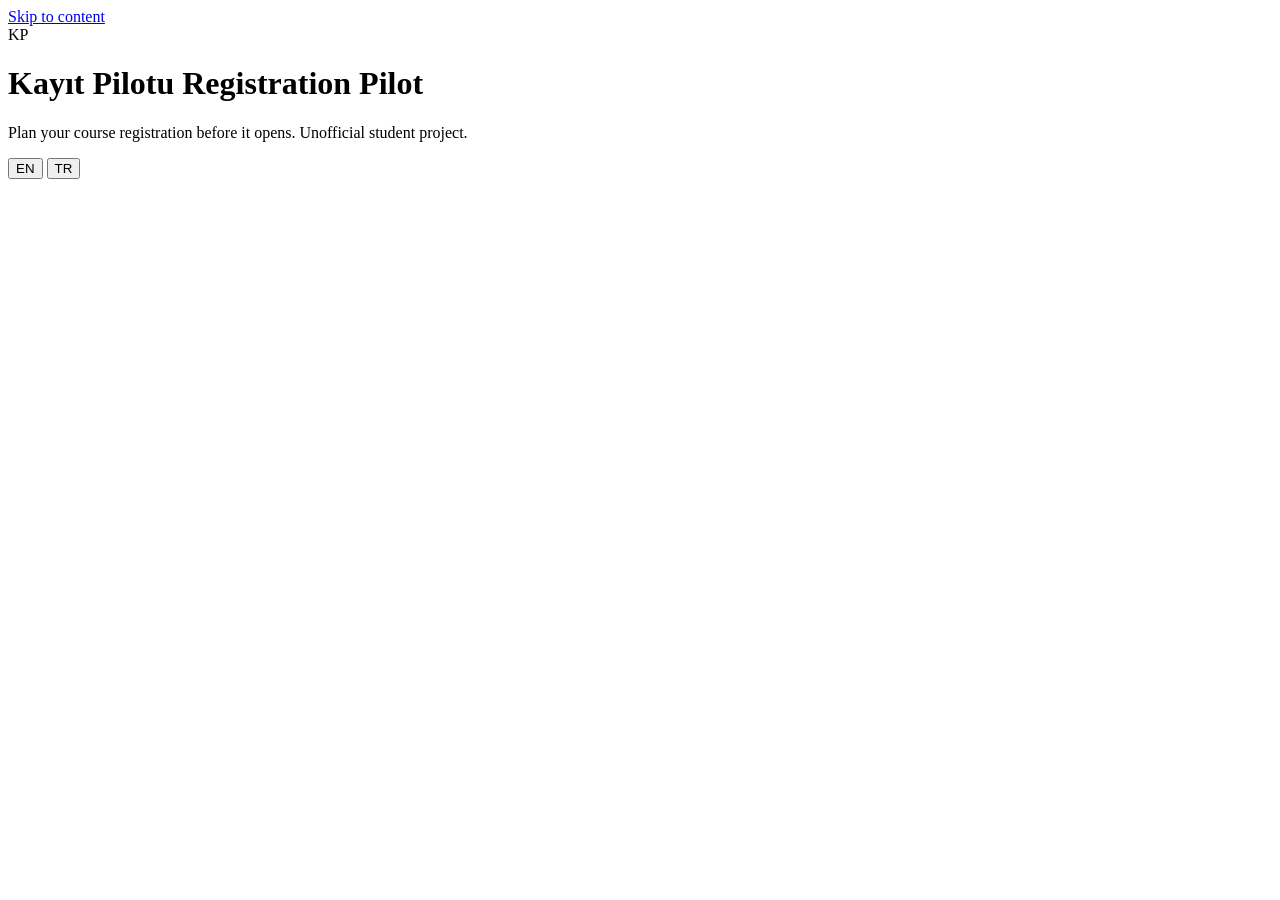
==== index.html @ 584e3a76 "Add files via upload" ====
<!doctype html>
<html lang="en">
<head>
  <meta charset="utf-8">
  <meta name="viewport" content="width=device-width, initial-scale=1">
  <meta name="color-scheme" content="light dark">
  <meta name="description" content="Kayıt Pilotu / Registration Pilot: an unofficial pre-registration planner for course registration.">
  <title>Kayıt Pilotu — Registration Pilot</title>
  <link rel="stylesheet" href="css/style.css">
</head>
<body>
  <a class="skip" id="skip" href="#main" data-act="skip">Skip to content</a>

  <header class="top">
    <div class="wrap top-in">
      <div class="brand">
        <span class="logo" aria-hidden="true">KP</span>
        <div>
          <h1>Kayıt Pilotu <span class="brand-sub">Registration Pilot</span></h1>
          <p id="tagline" class="tagline">Plan your course registration before it opens. Unofficial student project.</p>
        </div>
      </div>
      <div class="lang" id="langgroup" role="group" aria-label="Language">
        <button type="button" data-act="lang" data-lang="en" id="lang-en" aria-pressed="true" lang="en">EN</button>
        <button type="button" data-act="lang" data-lang="tr" id="lang-tr" aria-pressed="false" lang="tr">TR</button>
      </div>
    </div>
    <nav class="steps" id="steps" aria-label="Steps">
      <div class="wrap steps-in" id="nav"></div>
    </nav>
  </header>

  <div id="ectsbar" class="ectsbar" hidden></div>

  <main id="main" class="wrap" tabindex="-1">
    <noscript><p class="card">This planner needs JavaScript. / Bu planlayıcı JavaScript gerektirir.</p></noscript>
  </main>

  <footer class="foot">
    <div class="wrap"><p id="foot"></p></div>
  </footer>

  <div id="live" class="sr" aria-live="polite"></div>

  <script type="module" src="js/app.js"></script>
</body>
</html>
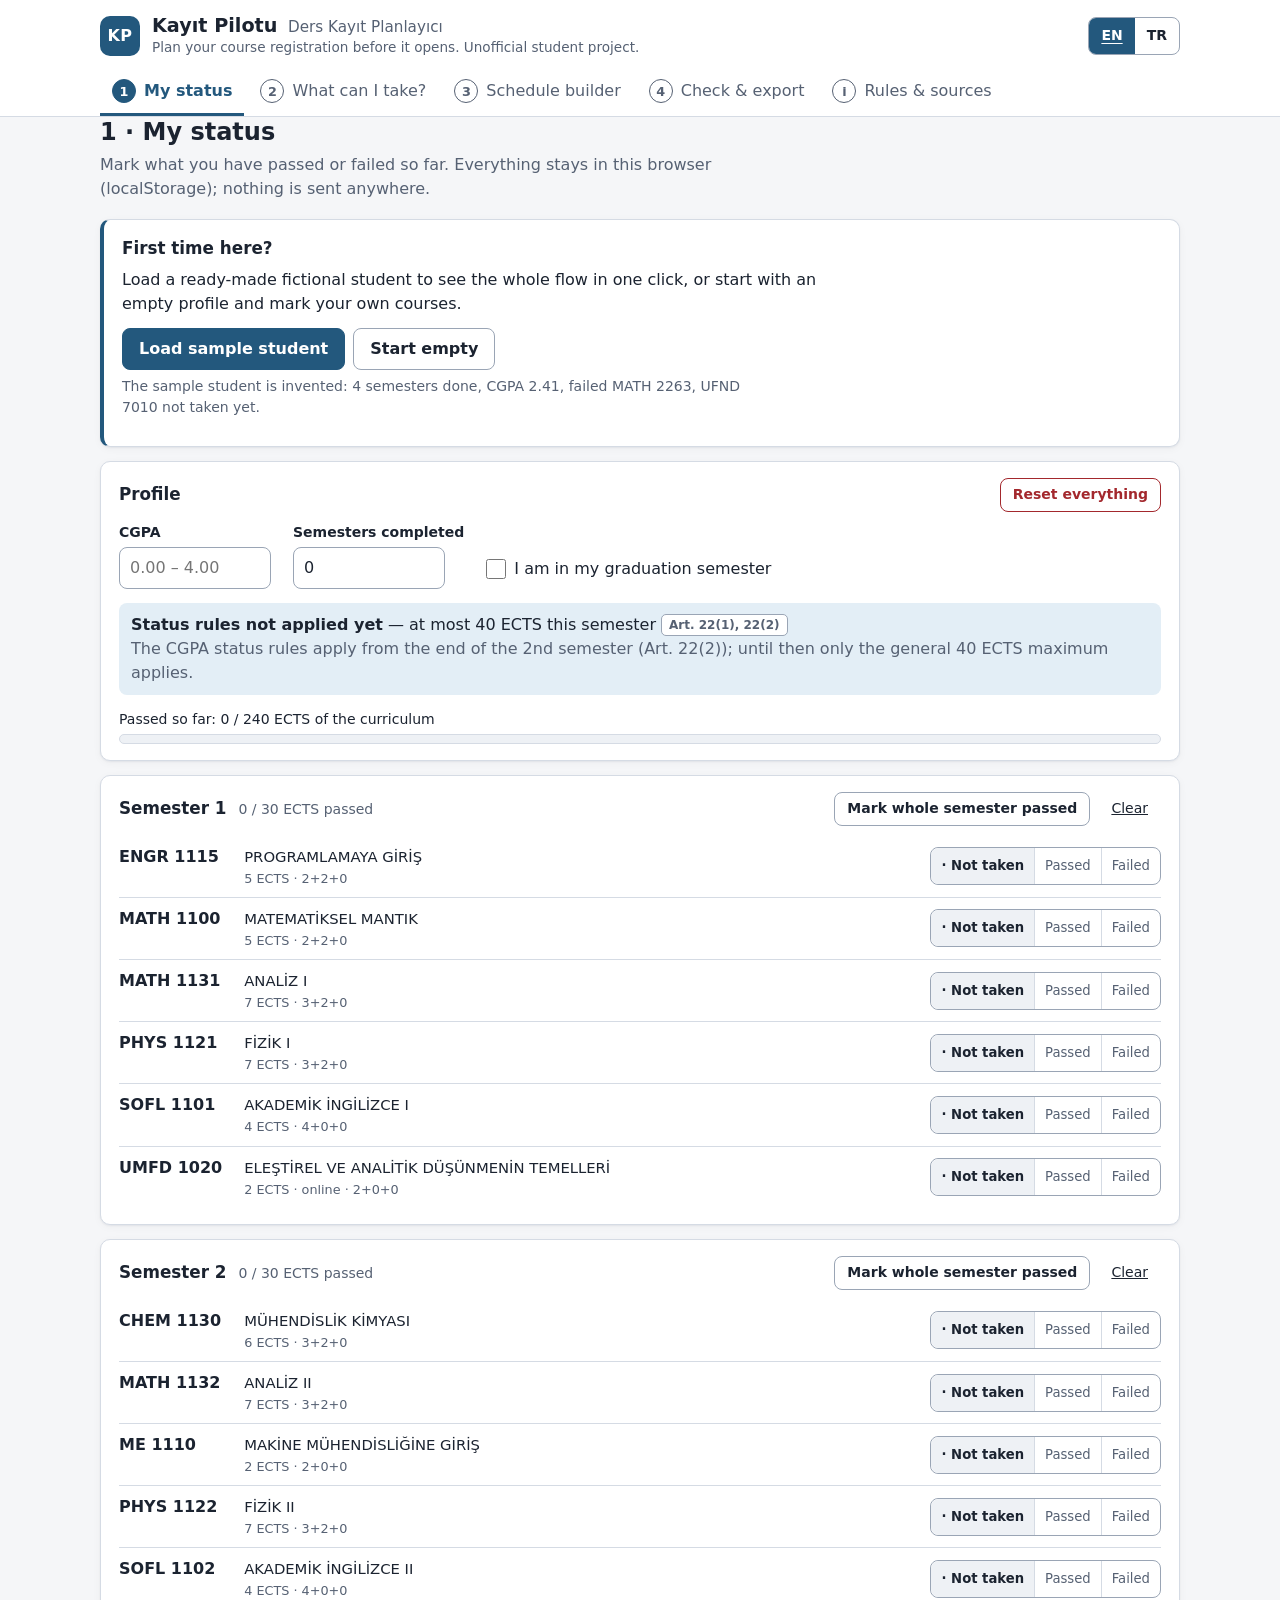
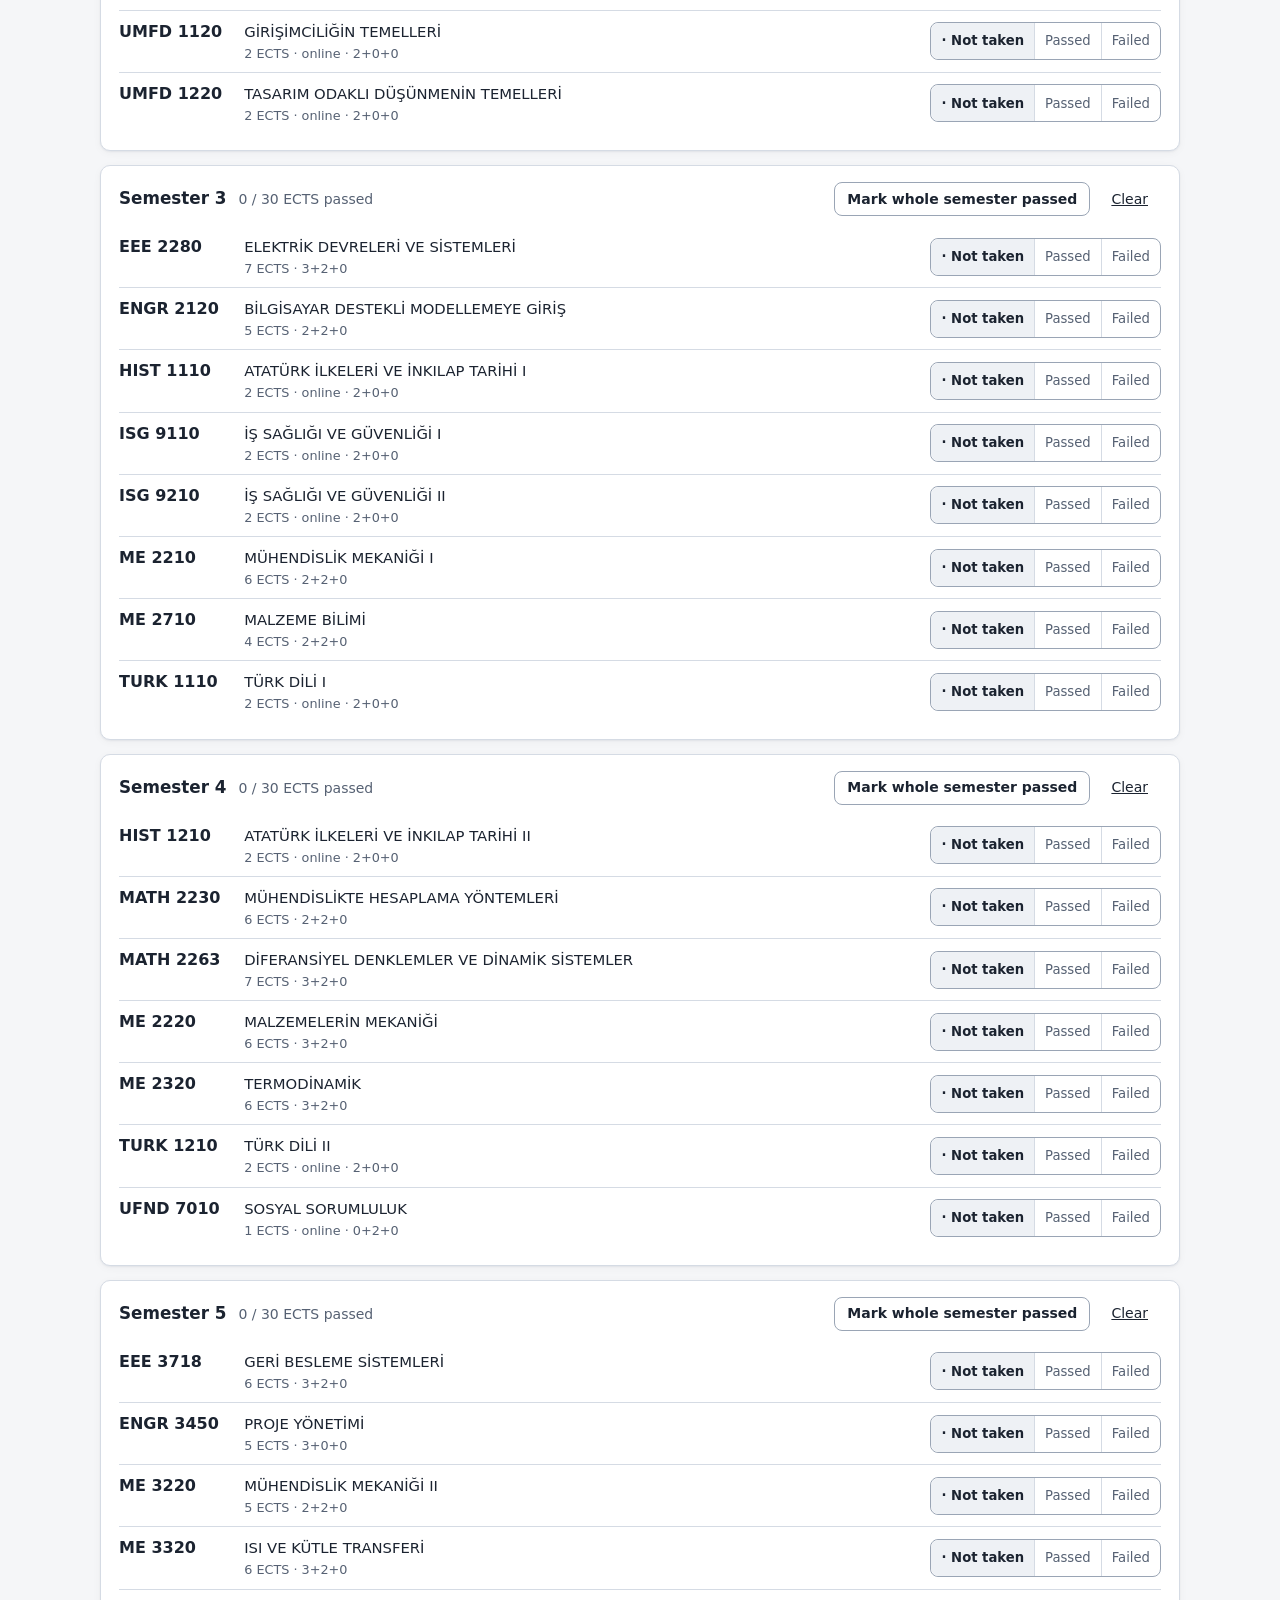
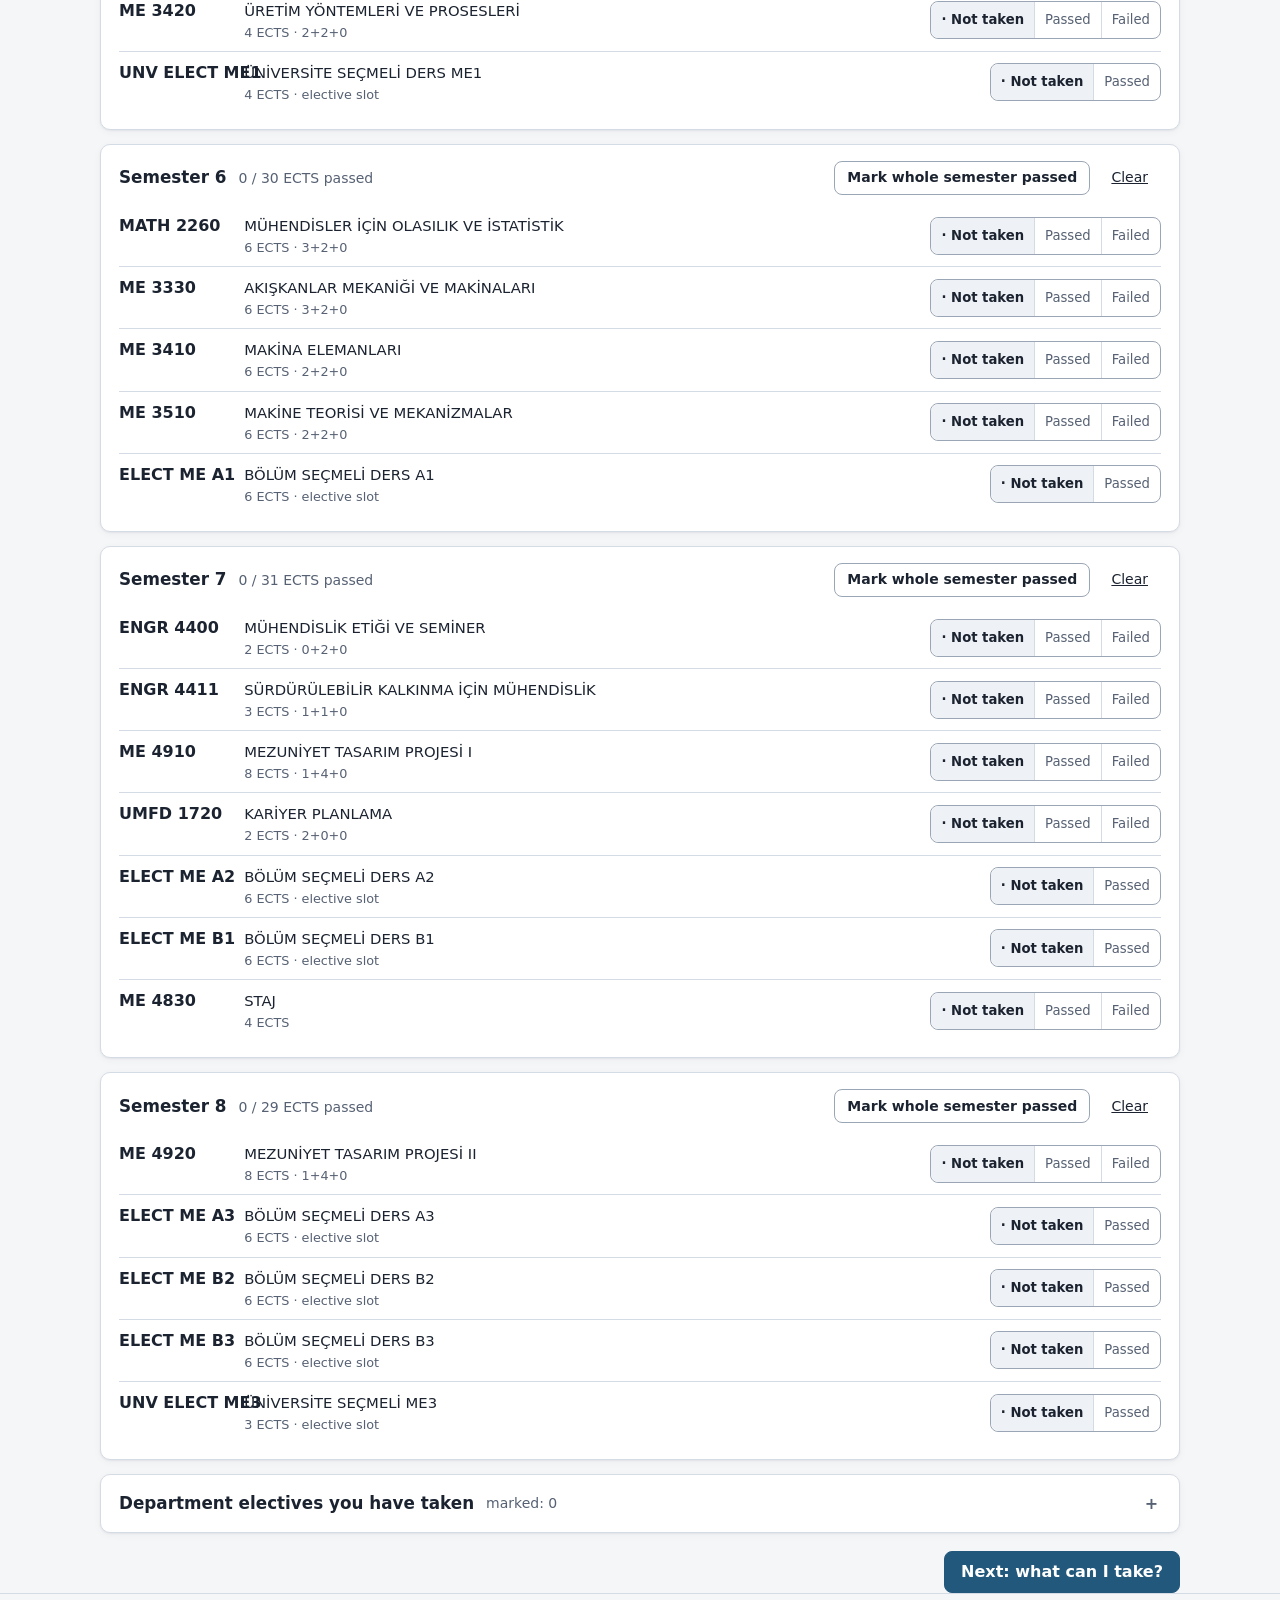
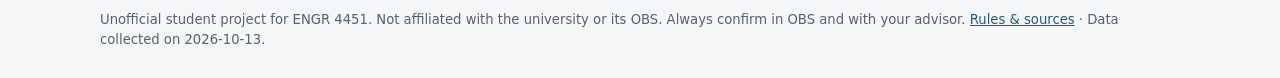
==== commit 8720034e: "Add files via upload" ====
--- a/index.html
+++ b/index.html
@@ -1,31 +1,31 @@
 <!doctype html>
-<html lang="en">
+<html lang="tr">
 <head>
   <meta charset="utf-8">
   <meta name="viewport" content="width=device-width, initial-scale=1">
   <meta name="color-scheme" content="light dark">
-  <meta name="description" content="Kayıt Pilotu / Registration Pilot: an unofficial pre-registration planner for course registration.">
-  <title>Kayıt Pilotu — Registration Pilot</title>
+  <meta name="description" content="Kayıt Pilotu: ders kaydı açılmadan önce plan yapmanı sağlayan, resmi olmayan bir ön kayıt planlayıcısı.">
+  <title>Kayıt Pilotu — Ders Kayıt Planlayıcı</title>
   <link rel="stylesheet" href="css/style.css">
 </head>
 <body>
-  <a class="skip" id="skip" href="#main" data-act="skip">Skip to content</a>
+  <a class="skip" id="skip" href="#main" data-act="skip">İçeriğe geç</a>
 
   <header class="top">
     <div class="wrap top-in">
       <div class="brand">
         <span class="logo" aria-hidden="true">KP</span>
         <div>
-          <h1>Kayıt Pilotu <span class="brand-sub">Registration Pilot</span></h1>
-          <p id="tagline" class="tagline">Plan your course registration before it opens. Unofficial student project.</p>
+          <h1>Kayıt Pilotu <span class="brand-sub">Ders Kayıt Planlayıcı</span></h1>
+          <p id="tagline" class="tagline">Ders kaydın açılmadan önce planını yap. Resmi olmayan bir öğrenci projesi.</p>
         </div>
       </div>
-      <div class="lang" id="langgroup" role="group" aria-label="Language">
-        <button type="button" data-act="lang" data-lang="en" id="lang-en" aria-pressed="true" lang="en">EN</button>
-        <button type="button" data-act="lang" data-lang="tr" id="lang-tr" aria-pressed="false" lang="tr">TR</button>
+      <div class="lang" id="langgroup" role="group" aria-label="Dil">
+        <button type="button" data-act="lang" data-lang="en" id="lang-en" aria-pressed="false" lang="en">EN</button>
+        <button type="button" data-act="lang" data-lang="tr" id="lang-tr" aria-pressed="true" lang="tr">TR</button>
       </div>
     </div>
-    <nav class="steps" id="steps" aria-label="Steps">
+    <nav class="steps" id="steps" aria-label="Adımlar">
       <div class="wrap steps-in" id="nav"></div>
     </nav>
   </header>
@@ -33,7 +33,7 @@
   <div id="ectsbar" class="ectsbar" hidden></div>
 
   <main id="main" class="wrap" tabindex="-1">
-    <noscript><p class="card">This planner needs JavaScript. / Bu planlayıcı JavaScript gerektirir.</p></noscript>
+    <noscript><p class="card">Bu planlayıcı JavaScript gerektirir.</p></noscript>
   </main>
 
   <footer class="foot">
--- a/css/style.css
+++ b/css/style.css
@@ -0,0 +1,481 @@
+/* Kayıt Pilotu — calm, readable, light and dark. No external resources. */
+
+:root {
+  --bg: #f5f6f8;
+  --surface: #ffffff;
+  --surface-2: #eef1f5;
+  --text: #1b2330;
+  --muted: #566173;
+  --line: #d5dbe4;
+  --line-strong: #9aa5b5;
+  --accent: #23587d;
+  --accent-text: #ffffff;
+  --accent-soft: #e3eef6;
+  --ok: #1d6b45;
+  --ok-soft: #e2f3ea;
+  --bad: #a3282d;
+  --bad-soft: #fbe6e6;
+  --warn: #7a5200;
+  --warn-soft: #fbf0d4;
+  --focus: #b3470a;
+  --blk-l: 92%;
+  --blk-s: 62%;
+  --blk-text-l: 20%;
+  --blk-edge-l: 40%;
+  --shadow: 0 1px 2px rgba(20, 30, 50, 0.06), 0 2px 8px rgba(20, 30, 50, 0.04);
+  --radius: 10px;
+}
+
+@media (prefers-color-scheme: dark) {
+  :root {
+    --bg: #12161c;
+    --surface: #1a2029;
+    --surface-2: #232b36;
+    --text: #e7ebf1;
+    --muted: #a3aebd;
+    --line: #313b49;
+    --line-strong: #5d6a7c;
+    --accent: #8cc1e6;
+    --accent-text: #0d1a24;
+    --accent-soft: #1d3345;
+    --ok: #7fd3a4;
+    --ok-soft: #173326;
+    --bad: #f29a9a;
+    --bad-soft: #3d1c1e;
+    --warn: #ecc46a;
+    --warn-soft: #3a2e12;
+    --focus: #ffb36b;
+    --blk-l: 24%;
+    --blk-s: 38%;
+    --blk-text-l: 92%;
+    --blk-edge-l: 66%;
+    --shadow: none;
+  }
+}
+
+* { box-sizing: border-box; }
+
+html { -webkit-text-size-adjust: 100%; }
+
+body {
+  margin: 0;
+  background: var(--bg);
+  color: var(--text);
+  font: 16px/1.5 system-ui, -apple-system, "Segoe UI", Roboto, "Helvetica Neue", Arial, sans-serif;
+}
+
+h1, h2, h3, h4, p, ul, fieldset { margin: 0; padding: 0; }
+ul { list-style: none; }
+fieldset { border: 0; min-width: 0; }
+a { color: var(--accent); }
+button, input, select, textarea { font: inherit; color: inherit; }
+
+:focus-visible {
+  outline: 3px solid var(--focus);
+  outline-offset: 2px;
+  border-radius: 4px;
+}
+#main:focus, #view-title:focus { outline: none; }
+
+.sr {
+  position: absolute;
+  width: 1px;
+  height: 1px;
+  margin: -1px;
+  padding: 0;
+  overflow: hidden;
+  clip: rect(0 0 0 0);
+  clip-path: inset(50%);
+  white-space: nowrap;
+  border: 0;
+}
+
+.wrap { max-width: 1120px; margin: 0 auto; padding: 0 20px; }
+.muted { color: var(--muted); }
+.small { font-size: 0.875rem; }
+.center { text-align: center; }
+.print-only { display: none; }
+
+.skip {
+  position: absolute;
+  left: 8px;
+  top: -60px;
+  z-index: 20;
+  background: var(--accent);
+  color: var(--accent-text);
+  padding: 8px 14px;
+  border-radius: 6px;
+}
+.skip:focus { top: 8px; }
+
+/* ---------- Header ---------- */
+.top { background: var(--surface); border-bottom: 1px solid var(--line); }
+.top-in { display: flex; align-items: center; justify-content: space-between; gap: 16px; padding-top: 14px; padding-bottom: 12px; }
+.brand { display: flex; align-items: center; gap: 12px; min-width: 0; }
+.logo {
+  flex: none;
+  width: 40px;
+  height: 40px;
+  border-radius: 10px;
+  display: grid;
+  place-items: center;
+  background: var(--accent);
+  color: var(--accent-text);
+  font-weight: 700;
+  letter-spacing: 0.02em;
+}
+.brand h1 { font-size: 1.2rem; line-height: 1.2; }
+.brand-sub { font-weight: 400; color: var(--muted); font-size: 0.95rem; margin-left: 4px; }
+.tagline { color: var(--muted); font-size: 0.85rem; }
+
+.lang { display: flex; flex: none; border: 1px solid var(--line-strong); border-radius: 8px; overflow: hidden; }
+.lang button {
+  border: 0;
+  background: transparent;
+  padding: 6px 12px;
+  min-height: 36px;
+  cursor: pointer;
+  font-weight: 600;
+  font-size: 0.875rem;
+}
+.lang button[aria-pressed="true"] { background: var(--accent); color: var(--accent-text); text-decoration: underline; text-underline-offset: 3px; }
+.lang button:focus-visible { outline-offset: -3px; }
+
+.steps-in { display: flex; gap: 4px; overflow-x: auto; scrollbar-width: thin; }
+.step {
+  display: flex;
+  align-items: center;
+  gap: 8px;
+  padding: 10px 12px;
+  text-decoration: none;
+  color: var(--muted);
+  border-bottom: 3px solid transparent;
+  white-space: nowrap;
+  font-weight: 500;
+}
+.step:hover { color: var(--text); }
+.step:focus-visible { outline-offset: -3px; }
+.step-n {
+  width: 24px;
+  height: 24px;
+  border-radius: 50%;
+  display: grid;
+  place-items: center;
+  border: 1.5px solid currentColor;
+  font-size: 0.8rem;
+  font-weight: 700;
+}
+.step[aria-current="page"] { color: var(--accent); border-bottom-color: var(--accent); font-weight: 700; }
+.step[aria-current="page"] .step-n { background: var(--accent); color: var(--accent-text); border-color: var(--accent); }
+
+/* ---------- ECTS bar ---------- */
+.ectsbar {
+  position: sticky;
+  top: 0;
+  z-index: 10;
+  background: var(--surface);
+  border-bottom: 1px solid var(--line);
+  box-shadow: var(--shadow);
+}
+.bar-in { display: flex; align-items: center; gap: 16px; padding-top: 8px; padding-bottom: 8px; flex-wrap: wrap; }
+.bar-main { display: flex; flex-direction: column; line-height: 1.2; }
+.bar-num { font-size: 1.05rem; font-variant-numeric: tabular-nums; }
+.bar-num strong { font-size: 1.35rem; }
+.bar-lbl { color: var(--muted); font-size: 0.8rem; }
+.bar-side { display: flex; gap: 6px; flex-wrap: wrap; }
+
+.meter { flex: 1 1 140px; height: 10px; background: var(--surface-2); border: 1px solid var(--line); border-radius: 99px; overflow: hidden; min-width: 100px; }
+.meter span { display: block; height: 100%; background: var(--accent); border-radius: 99px; }
+.meter.is-over span { background: repeating-linear-gradient(45deg, var(--bad), var(--bad) 6px, transparent 6px, transparent 9px); }
+
+.chip {
+  display: inline-block;
+  padding: 2px 10px;
+  border-radius: 99px;
+  background: var(--surface-2);
+  border: 1px solid var(--line);
+  font-size: 0.8rem;
+  white-space: nowrap;
+}
+.chip-bad { background: var(--bad-soft); color: var(--bad); border-color: var(--bad); font-weight: 600; }
+.chip-warn { background: var(--warn-soft); color: var(--warn); border-color: var(--warn); }
+.chip-pin { background: var(--accent-soft); border-color: var(--accent); color: var(--accent); }
+.chips { display: flex; flex-wrap: wrap; gap: 6px; justify-content: center; margin: 10px 0 14px; }
+
+/* ---------- Layout ---------- */
+main { padding-top: 24px; padding-bottom: 40px; min-height: 60vh; }
+h2 { font-size: 1.5rem; line-height: 1.25; }
+.lead { color: var(--muted); margin: 6px 0 18px; max-width: 70ch; }
+h3, .h3 { font-size: 1.05rem; font-weight: 650; }
+h4 { font-size: 0.8rem; text-transform: uppercase; letter-spacing: 0.05em; color: var(--muted); margin: 14px 0 6px; }
+
+.card {
+  background: var(--surface);
+  border: 1px solid var(--line);
+  border-radius: var(--radius);
+  box-shadow: var(--shadow);
+  padding: 16px 18px;
+  margin-bottom: 14px;
+}
+.card-head { display: flex; align-items: center; justify-content: space-between; gap: 10px; flex-wrap: wrap; margin-bottom: 10px; }
+.count { color: var(--muted); font-weight: 400; font-size: 0.875rem; margin-left: 6px; }
+.note { color: var(--muted); font-size: 0.875rem; margin: 6px 0 10px; max-width: 80ch; }
+.empty { color: var(--muted); padding: 8px 0; }
+.hero { border-left: 4px solid var(--accent); }
+.hero p { margin: 6px 0 12px; max-width: 70ch; }
+.alert { border-left: 4px solid var(--bad); }
+.alert p { margin: 8px 0; }
+.next { display: flex; justify-content: flex-end; margin-top: 18px; }
+
+.btns { display: flex; gap: 8px; flex-wrap: wrap; align-items: center; }
+.btn {
+  display: inline-flex;
+  align-items: center;
+  gap: 6px;
+  min-height: 40px;
+  padding: 8px 16px;
+  border-radius: 8px;
+  border: 1px solid var(--line-strong);
+  background: var(--surface);
+  color: var(--text);
+  text-decoration: none;
+  font-weight: 600;
+  cursor: pointer;
+}
+.btn:hover { background: var(--surface-2); }
+.btn-primary { background: var(--accent); border-color: var(--accent); color: var(--accent-text); }
+.btn-primary:hover { background: var(--accent); filter: brightness(1.1); }
+.btn-small { min-height: 34px; padding: 4px 12px; font-size: 0.875rem; }
+.btn-ghost { border-color: transparent; background: transparent; text-decoration: underline; font-weight: 500; }
+.btn-danger { color: var(--bad); border-color: var(--bad); }
+.btn[disabled] { opacity: 0.45; cursor: not-allowed; }
+
+.icon-btn {
+  flex: none;
+  width: 36px;
+  height: 36px;
+  border-radius: 8px;
+  border: 1px solid var(--line);
+  background: transparent;
+  cursor: pointer;
+  font-size: 1.2rem;
+  line-height: 1;
+  color: var(--muted);
+}
+.icon-btn:hover { background: var(--bad-soft); color: var(--bad); border-color: var(--bad); }
+
+/* ---------- Forms ---------- */
+.fields { display: flex; flex-wrap: wrap; gap: 14px 22px; align-items: flex-end; }
+.field { display: flex; flex-direction: column; gap: 4px; }
+.field label { font-size: 0.875rem; font-weight: 600; }
+.field input[type="text"], .field input[type="number"] { width: 9.5rem; }
+input[type="text"], input[type="number"], select, textarea {
+  background: var(--surface);
+  border: 1px solid var(--line-strong);
+  border-radius: 8px;
+  padding: 8px 10px;
+  min-height: 40px;
+}
+select { max-width: 100%; width: 100%; margin-top: 6px; font-size: 0.875rem; }
+.field-check { flex-direction: row; align-items: center; gap: 8px; min-height: 40px; }
+.field-check label { font-weight: 500; font-size: 1rem; }
+input[type="checkbox"] { width: 20px; height: 20px; accent-color: var(--accent); flex: none; margin: 0; }
+.band { margin-top: 14px; padding: 10px 12px; background: var(--accent-soft); border-radius: 8px; }
+.limit .band { margin-top: 8px; }
+.art {
+  display: inline-block;
+  font-size: 0.75rem;
+  font-weight: 600;
+  padding: 1px 7px;
+  border-radius: 5px;
+  border: 1px solid var(--line-strong);
+  color: var(--muted);
+  background: var(--surface);
+  white-space: nowrap;
+  vertical-align: middle;
+}
+.progress { margin-top: 14px; }
+.progress-txt { font-size: 0.875rem; margin-bottom: 4px; }
+.progress .meter { flex: none; }
+
+/* ---------- Course rows ---------- */
+.rows > li { border-top: 1px solid var(--line); }
+.rows > li:first-child { border-top: 0; }
+.row { display: flex; align-items: center; gap: 12px; padding: 9px 0; }
+.row-main { flex: 1; min-width: 0; display: grid; grid-template-columns: 7.2rem 1fr; column-gap: 10px; align-items: baseline; }
+.code { font-weight: 700; font-variant-numeric: tabular-nums; white-space: nowrap; }
+.name { font-size: 0.925rem; overflow-wrap: anywhere; }
+.meta { grid-column: 2; color: var(--muted); font-size: 0.8rem; }
+.why { color: var(--bad); font-weight: 600; }
+.ects { flex: none; color: var(--muted); font-size: 0.875rem; white-space: nowrap; font-variant-numeric: tabular-nums; }
+.pick label { cursor: pointer; }
+.pick.is-on { background: var(--accent-soft); margin: 0 -10px; padding-left: 10px; padding-right: 10px; border-radius: 8px; }
+.pick.is-on .code::after { content: " ✓"; }
+
+/* Segmented status control */
+.seg { display: flex; flex: none; border: 1px solid var(--line-strong); border-radius: 8px; overflow: hidden; }
+.seg label {
+  padding: 6px 10px;
+  min-height: 36px;
+  display: flex;
+  align-items: center;
+  font-size: 0.825rem;
+  cursor: pointer;
+  border-left: 1px solid var(--line);
+  color: var(--muted);
+  white-space: nowrap;
+  user-select: none;
+}
+.seg label:first-of-type { border-left: 0; }
+.seg input:checked + label { color: var(--text); font-weight: 700; background: var(--surface-2); }
+.seg input:checked + .seg-passed { background: var(--ok-soft); color: var(--ok); }
+.seg input:checked + .seg-passed::before { content: "✓ "; white-space: pre; }
+.seg input:checked + .seg-failed { background: var(--bad-soft); color: var(--bad); }
+.seg input:checked + .seg-failed::before { content: "× "; white-space: pre; }
+.seg input:checked + .seg-none::before { content: "· "; white-space: pre; }
+.seg input:focus-visible + label { outline: 3px solid var(--focus); outline-offset: -3px; }
+
+/* Groups (details) */
+details.card > summary { cursor: pointer; display: flex; align-items: center; gap: 6px; list-style: none; }
+details.card > summary::-webkit-details-marker { display: none; }
+details.card > summary::after { content: "+"; margin-left: auto; font-weight: 700; color: var(--muted); width: 1.2em; text-align: center; }
+details.card[open] > summary::after { content: "–"; }
+.mark {
+  display: inline-grid;
+  place-items: center;
+  width: 1.5em;
+  height: 1.5em;
+  border-radius: 50%;
+  font-weight: 700;
+  font-size: 0.9em;
+  margin-right: 8px;
+  border: 1.5px solid currentColor;
+  flex: none;
+  line-height: 1;
+}
+.mark-repeat, .mark-warn, .mark-noData, .mark-slot { color: var(--warn); background: var(--warn-soft); }
+.mark-eligible, .mark-pass, .mark-passed { color: var(--ok); background: var(--ok-soft); }
+.mark-blocked, .mark-fail { color: var(--bad); background: var(--bad-soft); }
+.mark-notOffered { color: var(--muted); background: var(--surface-2); }
+.grp-repeat { border-left: 4px solid var(--warn); }
+.grp-eligible { border-left: 4px solid var(--ok); }
+.grp-blocked { border-left: 4px solid var(--bad); }
+
+/* ---------- Schedule ---------- */
+.cols { display: grid; grid-template-columns: minmax(260px, 340px) 1fr; gap: 16px; align-items: start; }
+.col-main { min-width: 0; }
+.sel > li { display: flex; gap: 10px; align-items: flex-start; padding: 10px 0; border-top: 1px solid var(--line); }
+.sel > li:first-child { border-top: 0; }
+.sel-main { flex: 1; min-width: 0; }
+.dot {
+  flex: none;
+  width: 14px;
+  height: 14px;
+  margin-top: 5px;
+  border-radius: 4px;
+  background: hsl(var(--h) var(--blk-s) var(--blk-l));
+  border: 2px solid hsl(var(--h) 55% var(--blk-edge-l));
+}
+.prefs > li { display: flex; align-items: center; gap: 10px; padding: 7px 0; }
+.prefs label { cursor: pointer; }
+
+.pager { display: flex; align-items: center; justify-content: space-between; gap: 10px; }
+.pager-t { font-size: 1.15rem; text-align: center; font-variant-numeric: tabular-nums; }
+
+.tt-wrap { overflow-x: auto; margin: 0 -4px; padding: 0 4px; }
+.tt { width: 100%; border-collapse: separate; border-spacing: 3px; table-layout: fixed; min-width: 420px; }
+.tt th { font-size: 0.8rem; font-weight: 600; color: var(--muted); padding: 4px 2px; }
+.tt abbr { text-decoration: none; }
+.tt .tt-time { width: 3.4rem; text-align: right; padding-right: 6px; font-variant-numeric: tabular-nums; vertical-align: top; font-weight: 500; }
+.tt td { height: 40px; background: var(--surface-2); border-radius: 5px; padding: 0; }
+.tt td.tt-busy {
+  background: hsl(var(--h) var(--blk-s) var(--blk-l));
+  color: hsl(var(--h) 60% var(--blk-text-l));
+  border-left: 4px solid hsl(var(--h) 55% var(--blk-edge-l));
+  padding: 4px 6px;
+  vertical-align: top;
+  font-size: 0.75rem;
+  line-height: 1.3;
+  overflow: hidden;
+}
+.tt td.tt-busy strong { display: block; font-size: 0.82rem; white-space: nowrap; }
+.tt td.tt-busy span { display: block; overflow-wrap: anywhere; }
+
+.seclist { margin-top: 14px; }
+.seclist > li { display: flex; gap: 10px; padding: 8px 0; border-top: 1px solid var(--line); }
+.bul { list-style: disc; padding-left: 1.3rem; margin: 6px 0; }
+.bul > li { margin: 5px 0; }
+
+/* ---------- Check ---------- */
+.verdict-t { display: flex; align-items: center; font-size: 1.1rem; font-weight: 650; }
+.verdict-pass { border-left: 4px solid var(--ok); }
+.verdict-warn { border-left: 4px solid var(--warn); }
+.verdict-fail { border-left: 4px solid var(--bad); }
+.checks > li { display: flex; gap: 4px; padding: 12px 0; border-top: 1px solid var(--line); }
+.checks > li:first-child { border-top: 0; }
+.check-t { font-weight: 600; }
+.check-d { color: var(--muted); font-size: 0.925rem; margin-top: 2px; }
+.check-fail .check-d { color: var(--text); }
+.state { font-size: 0.72rem; letter-spacing: 0.06em; font-weight: 700; padding: 1px 6px; border-radius: 4px; margin-right: 4px; border: 1px solid currentColor; }
+.check-pass .state { color: var(--ok); }
+.check-fail .state { color: var(--bad); }
+.check-warn .state { color: var(--warn); }
+.export { width: 100%; font: 0.825rem/1.5 ui-monospace, SFMono-Regular, Menlo, Consolas, monospace; resize: vertical; margin-bottom: 10px; white-space: pre; overflow-x: auto; }
+
+/* ---------- Rules ---------- */
+.rules > li { display: grid; grid-template-columns: 7.5rem 1fr; gap: 10px; padding: 9px 0; border-top: 1px solid var(--line); align-items: start; }
+.rules > li:first-child { border-top: 0; }
+.rules .art { justify-self: start; margin-top: 2px; }
+.url { overflow-wrap: anywhere; font-size: 0.875rem; }
+
+.foot { border-top: 1px solid var(--line); color: var(--muted); font-size: 0.825rem; padding: 16px 0 28px; }
+
+/* ---------- Small screens ---------- */
+@media (max-width: 860px) {
+  .cols { grid-template-columns: 1fr; }
+}
+@media (max-width: 620px) {
+  .wrap { padding: 0 14px; }
+  .tagline { display: none; }
+  .brand-sub { display: block; margin-left: 0; font-size: 0.8rem; }
+  .step { padding: 10px 8px; }
+  .step:not([aria-current="page"]) .step-t { display: none; }
+  h2 { font-size: 1.3rem; }
+  .card { padding: 14px; }
+  .srow { flex-direction: column; align-items: stretch; gap: 8px; }
+  .seg label { flex: 1; justify-content: center; }
+  .row-main { grid-template-columns: 1fr; }
+  .meta { grid-column: 1; }
+  .rules > li { grid-template-columns: 1fr; gap: 4px; }
+  .bar-in { gap: 8px 12px; }
+  .bar-side { flex-basis: 100%; }
+  .tt { min-width: 0; border-spacing: 2px; }
+  .tt.tt-wide { min-width: 430px; }
+  .tt .tt-time { width: 2.6rem; font-size: 0.7rem; padding-right: 3px; }
+  .tt td.tt-busy { padding: 3px 4px; font-size: 0.68rem; border-left-width: 3px; }
+  .tt td.tt-busy strong { font-size: 0.72rem; white-space: normal; }
+  .pager .btn { padding: 8px 10px; }
+  .field input[type="text"], .field input[type="number"] { width: 100%; }
+  .field { flex: 1 1 8rem; }
+  .field-check { flex-basis: 100%; }
+}
+
+@media (prefers-reduced-motion: no-preference) {
+  .btn, .step, .seg label { transition: background-color 0.12s ease, color 0.12s ease; }
+}
+
+/* ---------- Print: only the plan and the checklist ---------- */
+@media print {
+  :root {
+    --bg: #fff; --surface: #fff; --surface-2: #f1f1f1; --text: #000; --muted: #333; --line: #bbb; --line-strong: #777;
+    --accent: #1d4c6d; --accent-text: #fff; --accent-soft: #eee; --ok: #145a37; --ok-soft: #fff; --bad: #8d1f24; --bad-soft: #fff;
+    --warn: #6a4700; --warn-soft: #fff; --blk-l: 90%; --blk-s: 55%; --blk-text-l: 12%; --blk-edge-l: 35%; --shadow: none;
+  }
+  body { font-size: 11pt; }
+  .steps, .ectsbar, .lang, .skip, .no-print, .next, .foot, .tagline { display: none !important; }
+  .print-only { display: block; margin-top: 10px; }
+  .top { border: 0; }
+  main { padding: 0; }
+  .card { box-shadow: none; break-inside: avoid; }
+  .tt td.tt-busy, .dot { -webkit-print-color-adjust: exact; print-color-adjust: exact; }
+}
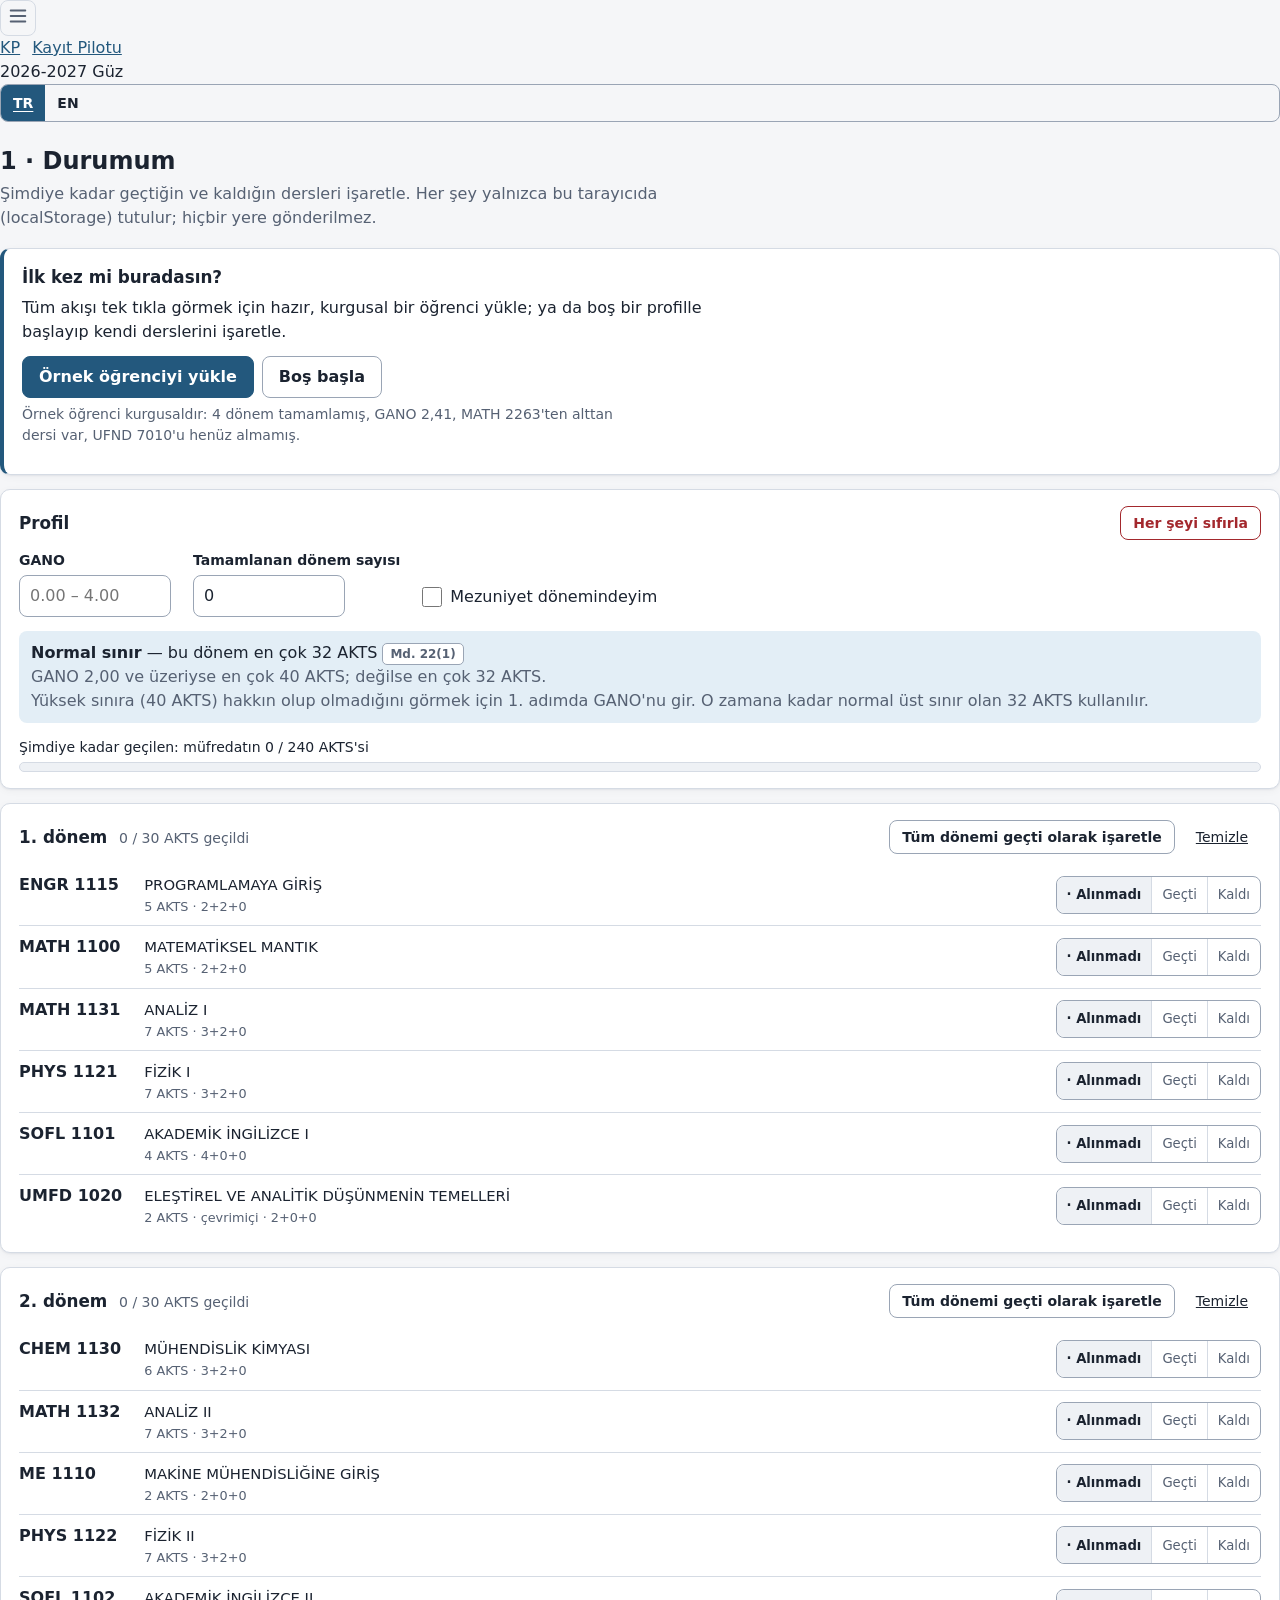
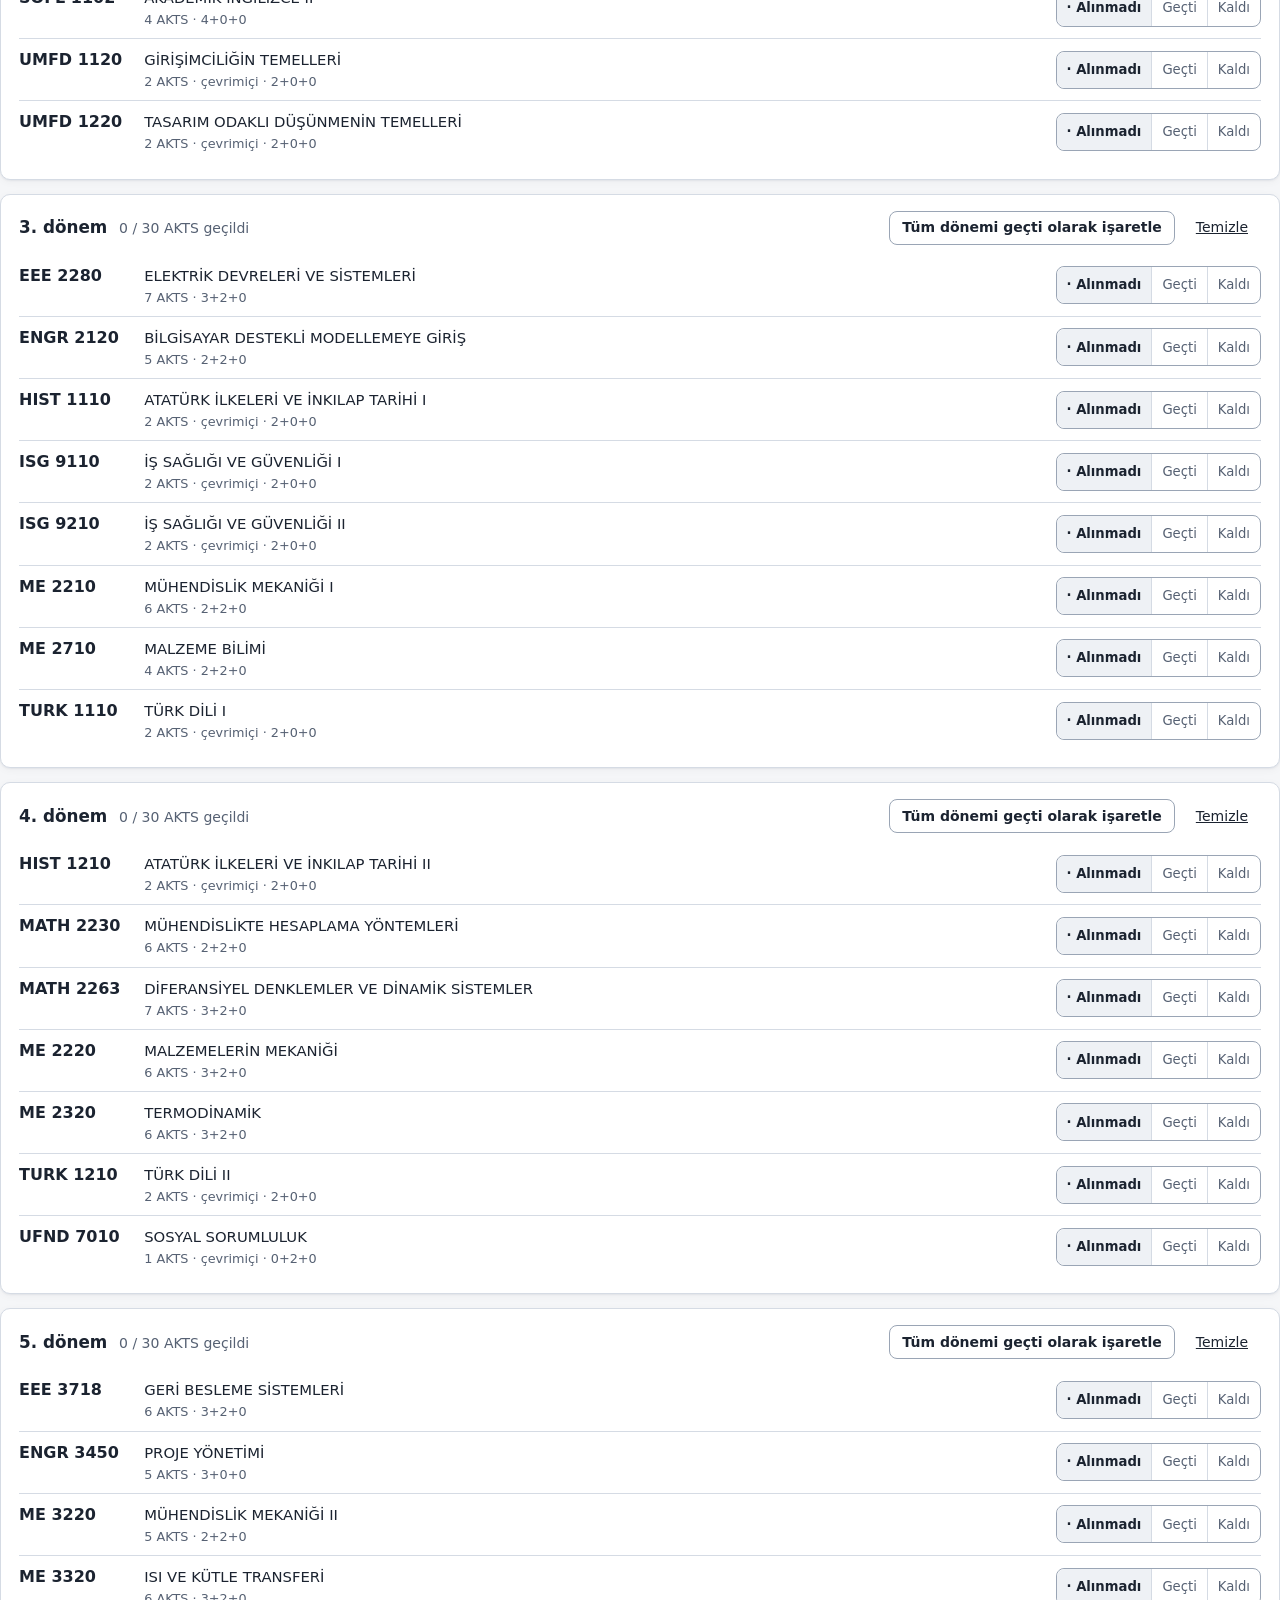
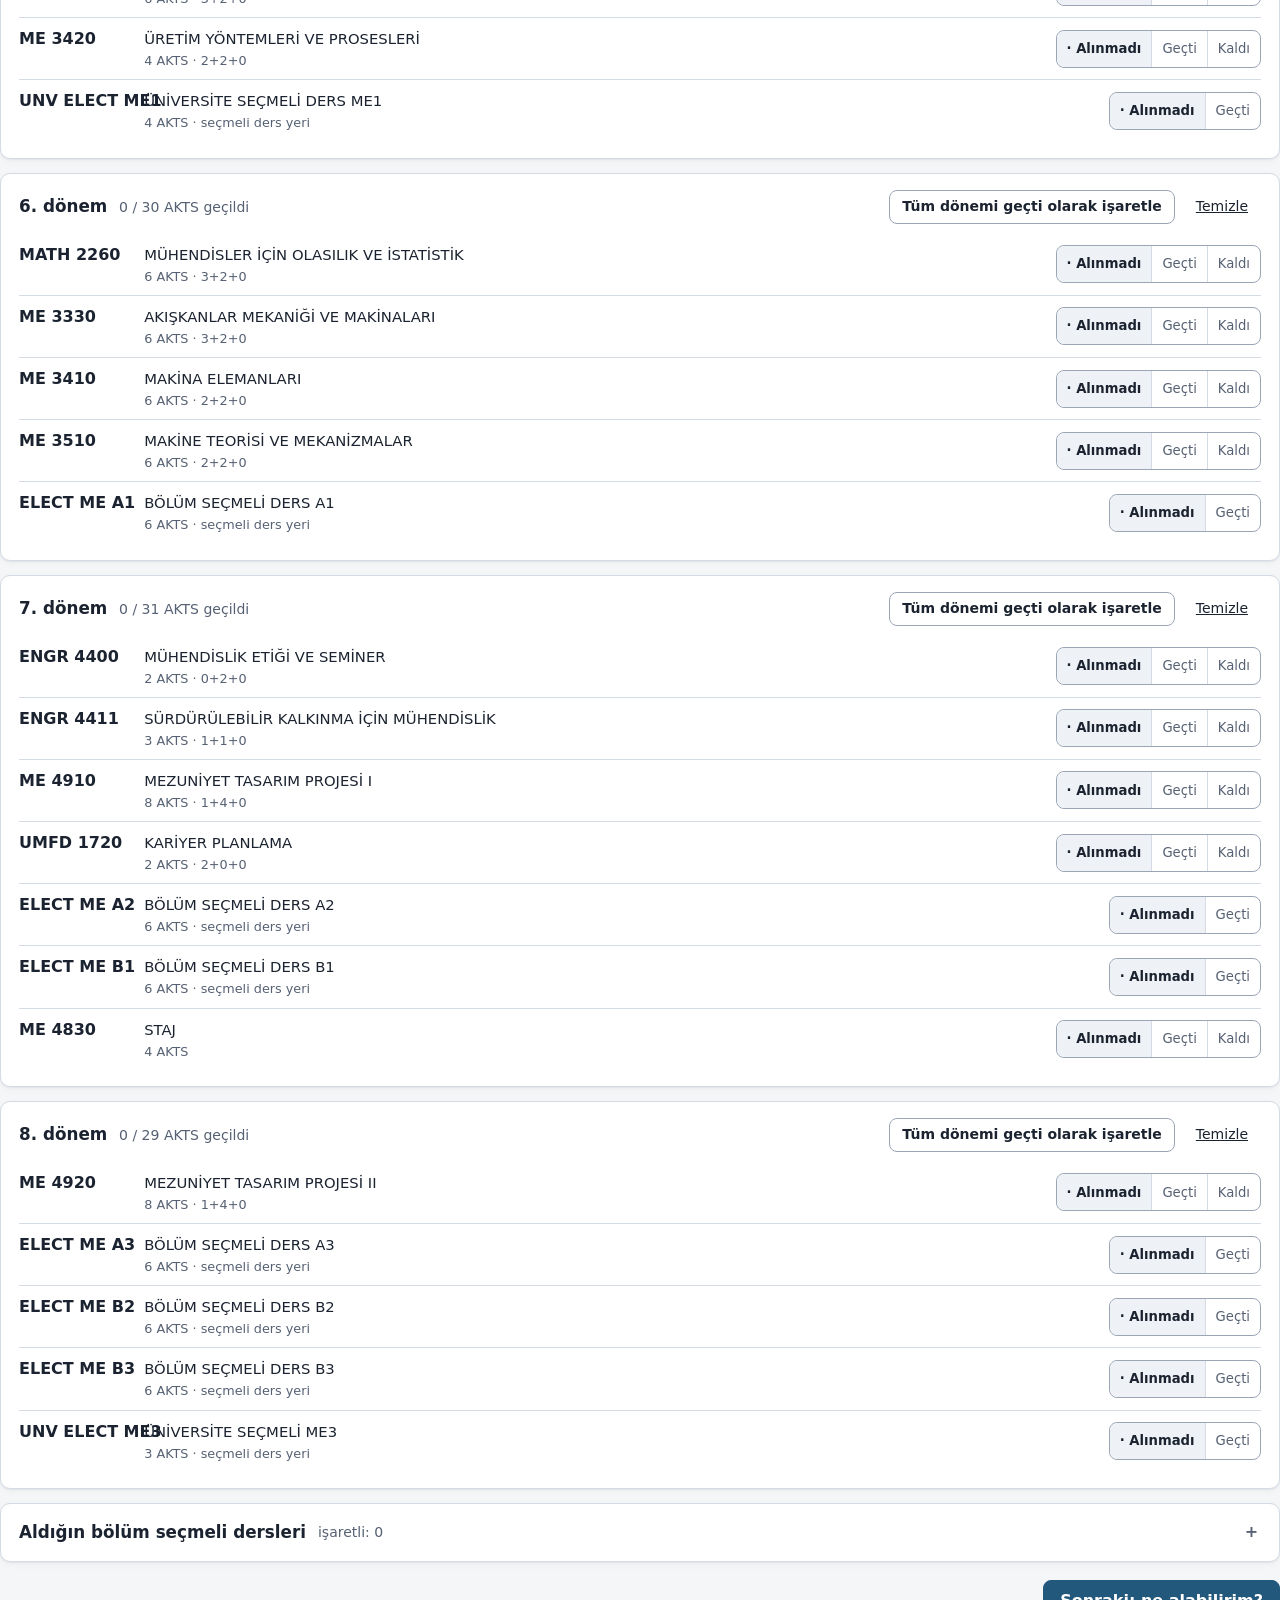
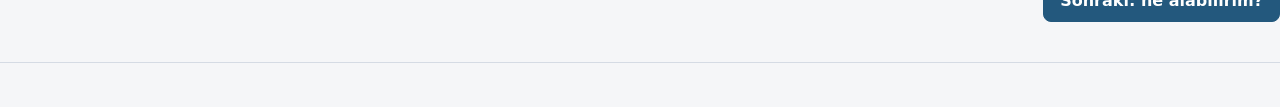
==== commit 247ba391: "Add files via upload" ====
--- a/index.html
+++ b/index.html
@@ -5,41 +5,48 @@
   <meta name="viewport" content="width=device-width, initial-scale=1">
   <meta name="color-scheme" content="light dark">
   <meta name="description" content="Kayıt Pilotu: ders kaydı açılmadan önce plan yapmanı sağlayan, resmi olmayan bir ön kayıt planlayıcısı.">
-  <title>Kayıt Pilotu — Ders Kayıt Planlayıcı</title>
+  <title>Kayıt Pilotu</title>
   <link rel="stylesheet" href="css/style.css">
 </head>
 <body>
   <a class="skip" id="skip" href="#main" data-act="skip">İçeriğe geç</a>
 
-  <header class="top">
-    <div class="wrap top-in">
-      <div class="brand">
-        <span class="logo" aria-hidden="true">KP</span>
-        <div>
-          <h1>Kayıt Pilotu <span class="brand-sub">Ders Kayıt Planlayıcı</span></h1>
-          <p id="tagline" class="tagline">Ders kaydın açılmadan önce planını yap. Resmi olmayan bir öğrenci projesi.</p>
-        </div>
+  <header class="topbar">
+    <button type="button" class="icon-btn nav-toggle" id="nav-toggle" data-act="nav" aria-controls="sidebar" aria-expanded="false" aria-label="Menüyü aç" data-testid="nav-toggle">
+      <svg class="ic" viewBox="0 0 24 24" aria-hidden="true" focusable="false" fill="none" stroke="currentColor" stroke-width="2" stroke-linecap="round"><path d="M4 6h16M4 12h16M4 18h16"/></svg>
+    </button>
+    <a class="brand" id="brand" href="#home" data-testid="brand"><span class="mark-kp" aria-hidden="true">KP</span><span class="brand-t" id="brand-t">Kayıt Pilotu</span></a>
+    <div class="top-right">
+      <span class="term-chip" id="term-chip" data-testid="term-chip">2026-2027 Güz</span>
+      <div class="lang" id="langgroup" role="group" aria-label="Dil">
+        <button type="button" data-act="lang" data-lang="tr" id="lang-tr" aria-pressed="true" lang="tr" data-testid="lang-tr">TR</button>
+        <button type="button" data-act="lang" data-lang="en" id="lang-en" aria-pressed="false" lang="en" data-testid="lang-en">EN</button>
       </div>
-      <div class="lang" id="langgroup" role="group" aria-label="Dil">
-        <button type="button" data-act="lang" data-lang="en" id="lang-en" aria-pressed="false" lang="en">EN</button>
-        <button type="button" data-act="lang" data-lang="tr" id="lang-tr" aria-pressed="true" lang="tr">TR</button>
+      <div class="who" id="who" data-testid="student-name">
+        <span class="avatar" id="who-av" aria-hidden="true"></span>
+        <span class="who-txt"><span class="who-name" id="who-name"></span><span class="who-sub" id="who-sub"></span></span>
       </div>
     </div>
-    <nav class="steps" id="steps" aria-label="Adımlar">
-      <div class="wrap steps-in" id="nav"></div>
-    </nav>
   </header>
 
-  <div id="ectsbar" class="ectsbar" hidden></div>
+  <div class="shell">
+    <aside class="side" id="sidebar" aria-label="Ana menü">
+      <nav id="nav"></nav>
+    </aside>
+    <div class="scrim" data-act="nav-close" aria-hidden="true"></div>
+    <div class="content">
+      <main id="main" tabindex="-1">
+        <noscript><p class="card">Bu planlayıcı JavaScript gerektirir.</p></noscript>
+      </main>
+      <footer class="foot" id="foot"></footer>
+    </div>
+  </div>
 
-  <main id="main" class="wrap" tabindex="-1">
-    <noscript><p class="card">Bu planlayıcı JavaScript gerektirir.</p></noscript>
-  </main>
+  <dialog id="dlg-suggest" class="dlg dlg-wide" aria-labelledby="sg-title" data-testid="suggest-modal"><div class="dlg-inner" id="sg-inner"></div></dialog>
+  <dialog id="dlg-summary" class="dlg" aria-labelledby="sm-title" data-testid="summary-modal"><div class="dlg-inner" id="sm-inner"></div></dialog>
 
-  <footer class="foot">
-    <div class="wrap"><p id="foot"></p></div>
-  </footer>
-
+  <div id="print-area" class="print-area" aria-hidden="true"></div>
+  <div id="demo-caption" class="demo-caption" popover="manual" data-testid="demo-caption" aria-hidden="true" aria-live="polite"></div>
   <div id="live" class="sr" aria-live="polite"></div>
 
   <script type="module" src="js/app.js"></script>
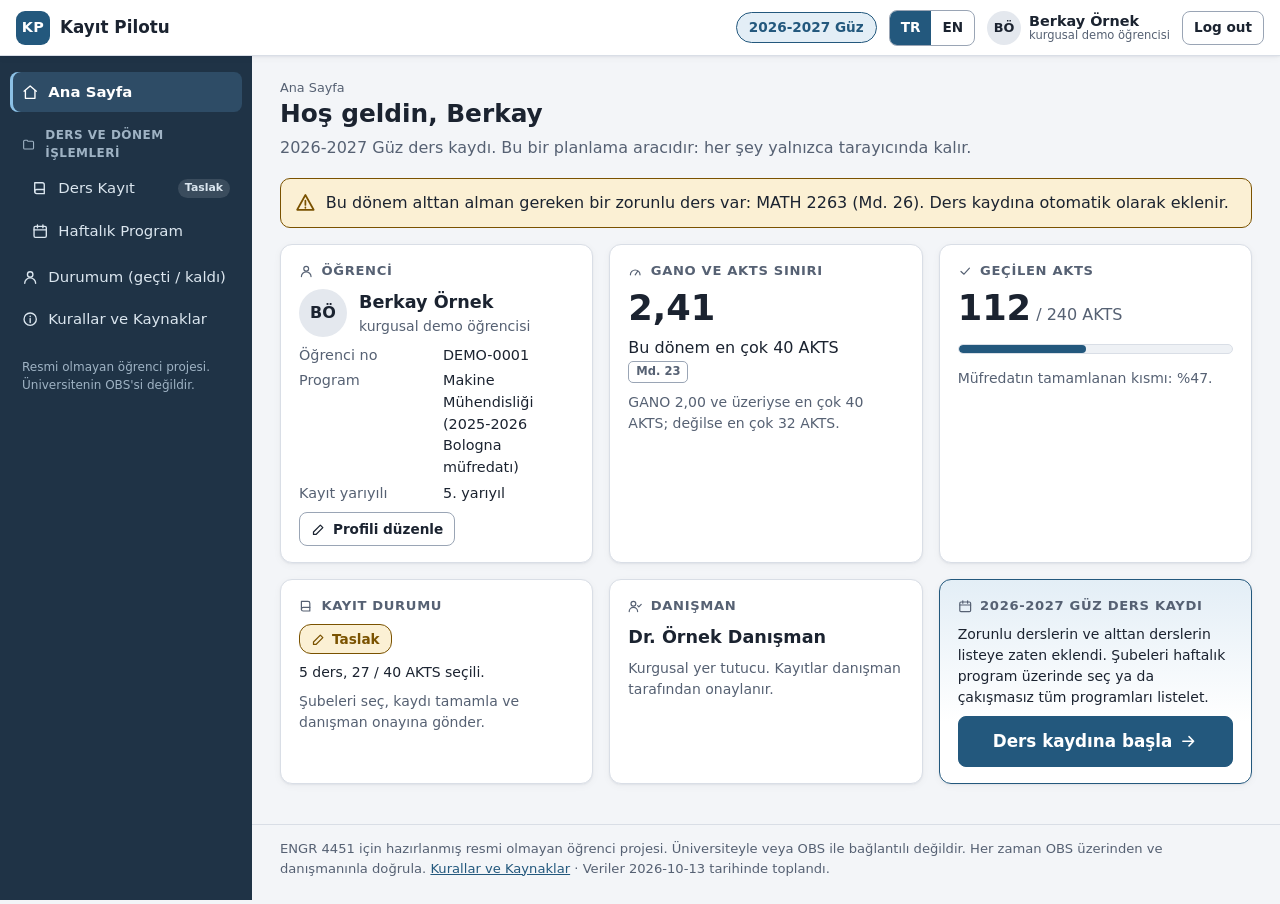
==== commit 896d4885: "Add files via upload" ====
--- a/index.html
+++ b/index.html
@@ -1,42 +1,57 @@
 <!doctype html>
-<html lang="tr">
+<html lang="en">
 <head>
   <meta charset="utf-8">
   <meta name="viewport" content="width=device-width, initial-scale=1">
   <meta name="color-scheme" content="light dark">
-  <meta name="description" content="Kayıt Pilotu: ders kaydı açılmadan önce plan yapmanı sağlayan, resmi olmayan bir ön kayıt planlayıcısı.">
+  <meta name="description" content="Kayıt Pilotu: an unofficial pre-registration planner that lets you plan your course registration before it opens.">
   <title>Kayıt Pilotu</title>
   <link rel="stylesheet" href="css/style.css">
 </head>
 <body>
-  <a class="skip" id="skip" href="#main" data-act="skip">İçeriğe geç</a>
+  <section class="entry" id="entry" data-testid="entry-screen" aria-labelledby="entry-title" hidden>
+    <div class="entry-card">
+      <div class="entry-lang lang" role="group" aria-label="Language">
+        <button type="button" data-act="lang" data-lang="tr" aria-pressed="false" lang="tr" data-testid="entry-lang-tr">TR</button>
+        <button type="button" data-act="lang" data-lang="en" aria-pressed="true" lang="en" data-testid="entry-lang-en">EN</button>
+      </div>
+      <span class="mark-kp mark-lg" aria-hidden="true">KP</span>
+      <h1 id="entry-title" class="entry-title">Kayıt Pilotu</h1>
+      <p class="entry-sub" id="entry-sub">Course registration planner for Yaşar University Mechanical Engineering students — unofficial student project</p>
+      <button type="button" class="btn btn-primary entry-btn" id="entry-login" data-act="enter" data-testid="entry-login">Log in as Demo Student</button>
+      <p class="entry-note small muted" id="entry-note">No account or password needed. Nothing you do here is sent anywhere.</p>
+    </div>
+  </section>
+
+  <a class="skip" id="skip" href="#main" data-act="skip">Skip to content</a>
 
   <header class="topbar">
-    <button type="button" class="icon-btn nav-toggle" id="nav-toggle" data-act="nav" aria-controls="sidebar" aria-expanded="false" aria-label="Menüyü aç" data-testid="nav-toggle">
+    <button type="button" class="icon-btn nav-toggle" id="nav-toggle" data-act="nav" aria-controls="sidebar" aria-expanded="false" aria-label="Open menu" data-testid="nav-toggle">
       <svg class="ic" viewBox="0 0 24 24" aria-hidden="true" focusable="false" fill="none" stroke="currentColor" stroke-width="2" stroke-linecap="round"><path d="M4 6h16M4 12h16M4 18h16"/></svg>
     </button>
     <a class="brand" id="brand" href="#home" data-testid="brand"><span class="mark-kp" aria-hidden="true">KP</span><span class="brand-t" id="brand-t">Kayıt Pilotu</span></a>
     <div class="top-right">
-      <span class="term-chip" id="term-chip" data-testid="term-chip">2026-2027 Güz</span>
-      <div class="lang" id="langgroup" role="group" aria-label="Dil">
-        <button type="button" data-act="lang" data-lang="tr" id="lang-tr" aria-pressed="true" lang="tr" data-testid="lang-tr">TR</button>
-        <button type="button" data-act="lang" data-lang="en" id="lang-en" aria-pressed="false" lang="en" data-testid="lang-en">EN</button>
+      <span class="term-chip" id="term-chip" data-testid="term-chip">2026-2027 Fall</span>
+      <div class="lang" id="langgroup" role="group" aria-label="Language">
+        <button type="button" data-act="lang" data-lang="tr" id="lang-tr" aria-pressed="false" lang="tr" data-testid="lang-tr">TR</button>
+        <button type="button" data-act="lang" data-lang="en" id="lang-en" aria-pressed="true" lang="en" data-testid="lang-en">EN</button>
       </div>
       <div class="who" id="who" data-testid="student-name">
         <span class="avatar" id="who-av" aria-hidden="true"></span>
         <span class="who-txt"><span class="who-name" id="who-name"></span><span class="who-sub" id="who-sub"></span></span>
       </div>
+      <button type="button" class="btn btn-small logout" id="logout" data-act="logout" data-testid="logout">Log out</button>
     </div>
   </header>
 
   <div class="shell">
-    <aside class="side" id="sidebar" aria-label="Ana menü">
+    <aside class="side" id="sidebar" aria-label="Main menu">
       <nav id="nav"></nav>
     </aside>
     <div class="scrim" data-act="nav-close" aria-hidden="true"></div>
     <div class="content">
       <main id="main" tabindex="-1">
-        <noscript><p class="card">Bu planlayıcı JavaScript gerektirir.</p></noscript>
+        <noscript><p class="card">This planner requires JavaScript.</p></noscript>
       </main>
       <footer class="foot" id="foot"></footer>
     </div>
--- a/css/style.css
+++ b/css/style.css
@@ -1,481 +1,659 @@
 /* Kayıt Pilotu — calm, readable, light and dark. No external resources. */
 
 :root {
-  --bg: #f5f6f8;
+  --bg: #f3f5f8;
   --surface: #ffffff;
   --surface-2: #eef1f5;
+  --surface-3: #e4e8ee;
   --text: #1b2330;
   --muted: #566173;
-  --line: #d5dbe4;
+  --line: #d9dee6;
+  --line-soft: #e8ecf1;
   --line-strong: #9aa5b5;
   --accent: #23587d;
   --accent-text: #ffffff;
   --accent-soft: #e3eef6;
+  --side: #1f3346;
+  --side-text: #dbe6ef;
+  --side-muted: #9fb3c4;
+  --side-active: #2e4c66;
   --ok: #1d6b45;
   --ok-soft: #e2f3ea;
   --bad: #a3282d;
   --bad-soft: #fbe6e6;
   --warn: #7a5200;
   --warn-soft: #fbf0d4;
+  --info: #23587d;
+  --info-soft: #e3eef6;
   --focus: #b3470a;
-  --blk-l: 92%;
-  --blk-s: 62%;
-  --blk-text-l: 20%;
+  --stripe: #d7dce4;
+  --blk-l: 91%;
+  --blk-s: 66%;
+  --blk-text-l: 18%;
   --blk-edge-l: 40%;
   --shadow: 0 1px 2px rgba(20, 30, 50, 0.06), 0 2px 8px rgba(20, 30, 50, 0.04);
-  --radius: 10px;
+  --shadow-lg: 0 20px 60px rgba(10, 20, 40, 0.28);
+  --radius: 12px;
+  --top-h: 56px;
+  --rh: 46px;
 }
 
 @media (prefers-color-scheme: dark) {
   :root {
-    --bg: #12161c;
+    --bg: #11151b;
     --surface: #1a2029;
     --surface-2: #232b36;
+    --surface-3: #2c3542;
     --text: #e7ebf1;
     --muted: #a3aebd;
     --line: #313b49;
+    --line-soft: #262f3b;
     --line-strong: #5d6a7c;
     --accent: #8cc1e6;
     --accent-text: #0d1a24;
     --accent-soft: #1d3345;
+    --side: #151c25;
+    --side-text: #d6e0ea;
+    --side-muted: #8e9cad;
+    --side-active: #23384c;
     --ok: #7fd3a4;
     --ok-soft: #173326;
     --bad: #f29a9a;
     --bad-soft: #3d1c1e;
     --warn: #ecc46a;
     --warn-soft: #3a2e12;
+    --info: #8cc1e6;
+    --info-soft: #1d3345;
     --focus: #ffb36b;
-    --blk-l: 24%;
-    --blk-s: 38%;
+    --stripe: #3a4452;
+    --blk-l: 25%;
+    --blk-s: 40%;
     --blk-text-l: 92%;
     --blk-edge-l: 66%;
     --shadow: none;
+    --shadow-lg: 0 20px 60px rgba(0, 0, 0, 0.6);
   }
 }
 
 * { box-sizing: border-box; }
-
 html { -webkit-text-size-adjust: 100%; }
-
 body {
   margin: 0;
   background: var(--bg);
   color: var(--text);
   font: 16px/1.5 system-ui, -apple-system, "Segoe UI", Roboto, "Helvetica Neue", Arial, sans-serif;
-}
-
-h1, h2, h3, h4, p, ul, fieldset { margin: 0; padding: 0; }
-ul { list-style: none; }
+  overflow-x: hidden;
+}
+h1, h2, h3, h4, p, ul, ol, dl, dd, fieldset { margin: 0; padding: 0; }
+ul, ol { list-style: none; }
 fieldset { border: 0; min-width: 0; }
 a { color: var(--accent); }
 button, input, select, textarea { font: inherit; color: inherit; }
-
-:focus-visible {
-  outline: 3px solid var(--focus);
-  outline-offset: 2px;
-  border-radius: 4px;
-}
-#main:focus, #view-title:focus { outline: none; }
+abbr { text-decoration: none; }
+
+:focus-visible { outline: 3px solid var(--focus); outline-offset: 2px; border-radius: 4px; }
+#main:focus, #view-title:focus, #picker-t:focus, #sm-sent-t:focus { outline: none; }
 
 .sr {
-  position: absolute;
-  width: 1px;
-  height: 1px;
-  margin: -1px;
-  padding: 0;
-  overflow: hidden;
-  clip: rect(0 0 0 0);
-  clip-path: inset(50%);
-  white-space: nowrap;
-  border: 0;
-}
-
-.wrap { max-width: 1120px; margin: 0 auto; padding: 0 20px; }
+  position: absolute; width: 1px; height: 1px; margin: -1px; padding: 0; overflow: hidden;
+  clip: rect(0 0 0 0); clip-path: inset(50%); white-space: nowrap; border: 0;
+}
+.ic { width: 1.1em; height: 1.1em; flex: none; vertical-align: -0.18em; }
 .muted { color: var(--muted); }
 .small { font-size: 0.875rem; }
-.center { text-align: center; }
-.print-only { display: none; }
+.big { font-size: 1.1rem; font-weight: 650; }
+.nowrap { white-space: nowrap; }
+.txt-bad { color: var(--bad); }
+.txt-warn { color: var(--warn); font-weight: 600; }
+.print-area { display: none; }
 
 .skip {
-  position: absolute;
-  left: 8px;
-  top: -60px;
-  z-index: 20;
-  background: var(--accent);
-  color: var(--accent-text);
-  padding: 8px 14px;
-  border-radius: 6px;
+  position: absolute; left: 8px; top: -60px; z-index: 50;
+  background: var(--accent); color: var(--accent-text); padding: 8px 14px; border-radius: 6px;
 }
 .skip:focus { top: 8px; }
 
-/* ---------- Header ---------- */
-.top { background: var(--surface); border-bottom: 1px solid var(--line); }
-.top-in { display: flex; align-items: center; justify-content: space-between; gap: 16px; padding-top: 14px; padding-bottom: 12px; }
-.brand { display: flex; align-items: center; gap: 12px; min-width: 0; }
-.logo {
-  flex: none;
-  width: 40px;
-  height: 40px;
-  border-radius: 10px;
-  display: grid;
-  place-items: center;
-  background: var(--accent);
-  color: var(--accent-text);
-  font-weight: 700;
-  letter-spacing: 0.02em;
-}
-.brand h1 { font-size: 1.2rem; line-height: 1.2; }
-.brand-sub { font-weight: 400; color: var(--muted); font-size: 0.95rem; margin-left: 4px; }
-.tagline { color: var(--muted); font-size: 0.85rem; }
-
-.lang { display: flex; flex: none; border: 1px solid var(--line-strong); border-radius: 8px; overflow: hidden; }
-.lang button {
-  border: 0;
-  background: transparent;
-  padding: 6px 12px;
-  min-height: 36px;
-  cursor: pointer;
-  font-weight: 600;
-  font-size: 0.875rem;
-}
-.lang button[aria-pressed="true"] { background: var(--accent); color: var(--accent-text); text-decoration: underline; text-underline-offset: 3px; }
-.lang button:focus-visible { outline-offset: -3px; }
-
-.steps-in { display: flex; gap: 4px; overflow-x: auto; scrollbar-width: thin; }
-.step {
-  display: flex;
-  align-items: center;
-  gap: 8px;
-  padding: 10px 12px;
-  text-decoration: none;
-  color: var(--muted);
-  border-bottom: 3px solid transparent;
-  white-space: nowrap;
-  font-weight: 500;
-}
-.step:hover { color: var(--text); }
-.step:focus-visible { outline-offset: -3px; }
-.step-n {
-  width: 24px;
-  height: 24px;
-  border-radius: 50%;
-  display: grid;
-  place-items: center;
-  border: 1.5px solid currentColor;
-  font-size: 0.8rem;
-  font-weight: 700;
-}
-.step[aria-current="page"] { color: var(--accent); border-bottom-color: var(--accent); font-weight: 700; }
-.step[aria-current="page"] .step-n { background: var(--accent); color: var(--accent-text); border-color: var(--accent); }
-
-/* ---------- ECTS bar ---------- */
-.ectsbar {
-  position: sticky;
-  top: 0;
-  z-index: 10;
+/* ---------- Top bar ---------- */
+.topbar {
+  position: sticky; top: 0; z-index: 30;
+  height: var(--top-h);
+  display: flex; align-items: center; gap: 10px;
+  padding: 0 16px;
   background: var(--surface);
   border-bottom: 1px solid var(--line);
   box-shadow: var(--shadow);
 }
-.bar-in { display: flex; align-items: center; gap: 16px; padding-top: 8px; padding-bottom: 8px; flex-wrap: wrap; }
-.bar-main { display: flex; flex-direction: column; line-height: 1.2; }
-.bar-num { font-size: 1.05rem; font-variant-numeric: tabular-nums; }
-.bar-num strong { font-size: 1.35rem; }
-.bar-lbl { color: var(--muted); font-size: 0.8rem; }
-.bar-side { display: flex; gap: 6px; flex-wrap: wrap; }
-
-.meter { flex: 1 1 140px; height: 10px; background: var(--surface-2); border: 1px solid var(--line); border-radius: 99px; overflow: hidden; min-width: 100px; }
-.meter span { display: block; height: 100%; background: var(--accent); border-radius: 99px; }
-.meter.is-over span { background: repeating-linear-gradient(45deg, var(--bad), var(--bad) 6px, transparent 6px, transparent 9px); }
-
-.chip {
-  display: inline-block;
-  padding: 2px 10px;
-  border-radius: 99px;
-  background: var(--surface-2);
-  border: 1px solid var(--line);
-  font-size: 0.8rem;
-  white-space: nowrap;
-}
-.chip-bad { background: var(--bad-soft); color: var(--bad); border-color: var(--bad); font-weight: 600; }
-.chip-warn { background: var(--warn-soft); color: var(--warn); border-color: var(--warn); }
-.chip-pin { background: var(--accent-soft); border-color: var(--accent); color: var(--accent); }
-.chips { display: flex; flex-wrap: wrap; gap: 6px; justify-content: center; margin: 10px 0 14px; }
-
-/* ---------- Layout ---------- */
-main { padding-top: 24px; padding-bottom: 40px; min-height: 60vh; }
-h2 { font-size: 1.5rem; line-height: 1.25; }
-.lead { color: var(--muted); margin: 6px 0 18px; max-width: 70ch; }
-h3, .h3 { font-size: 1.05rem; font-weight: 650; }
-h4 { font-size: 0.8rem; text-transform: uppercase; letter-spacing: 0.05em; color: var(--muted); margin: 14px 0 6px; }
-
+.topbar .nav-toggle { display: none; }
+.brand { display: flex; align-items: center; gap: 10px; text-decoration: none; color: var(--text); min-width: 0; }
+.mark-kp {
+  flex: none; width: 34px; height: 34px; border-radius: 9px;
+  display: grid; place-items: center;
+  background: var(--accent); color: var(--accent-text);
+  font-weight: 800; font-size: 0.9rem; letter-spacing: 0.03em;
+}
+.brand-t { font-weight: 700; font-size: 1.05rem; white-space: nowrap; }
+.top-right { margin-left: auto; display: flex; align-items: center; gap: 12px; min-width: 0; }
+.term-chip {
+  padding: 4px 12px; border-radius: 99px; font-size: 0.85rem; font-weight: 600; white-space: nowrap;
+  background: var(--accent-soft); color: var(--accent); border: 1px solid var(--accent);
+}
+.lang { display: flex; flex: none; border: 1px solid var(--line-strong); border-radius: 8px; overflow: hidden; }
+.lang button { border: 0; background: transparent; padding: 4px 11px; min-height: 34px; cursor: pointer; font-weight: 700; font-size: 0.85rem; }
+.lang button[aria-pressed="true"] { background: var(--accent); color: var(--accent-text); }
+.lang button:focus-visible { outline-offset: -3px; }
+.who { display: flex; align-items: center; gap: 8px; min-width: 0; }
+.avatar {
+  flex: none; width: 34px; height: 34px; border-radius: 50%;
+  display: grid; place-items: center;
+  background: var(--surface-3); color: var(--text); font-weight: 700; font-size: 0.8rem;
+}
+.avatar-lg { width: 48px; height: 48px; font-size: 1rem; }
+.who-txt { display: flex; flex-direction: column; line-height: 1.15; min-width: 0; }
+.who-name { font-weight: 600; font-size: 0.9rem; white-space: nowrap; }
+.who-sub { font-size: 0.72rem; color: var(--muted); white-space: nowrap; }
+
+/* ---------- Shell + sidebar ---------- */
+.shell { display: grid; grid-template-columns: 252px minmax(0, 1fr); min-height: calc(100vh - var(--top-h)); }
+.side {
+  position: sticky; top: var(--top-h); align-self: start;
+  height: calc(100vh - var(--top-h)); overflow-y: auto;
+  background: var(--side); color: var(--side-text);
+  padding: 16px 10px 20px;
+}
+.side-term { display: none; font-size: 0.85rem; font-weight: 600; padding: 4px 12px 10px; color: var(--side-muted); }
+.nav { display: flex; flex-direction: column; gap: 2px; }
+.nav ul { display: flex; flex-direction: column; gap: 2px; margin: 2px 0 4px; }
+.nav-a {
+  display: flex; align-items: center; gap: 10px;
+  padding: 9px 12px; border-radius: 8px;
+  color: var(--side-text); text-decoration: none; font-size: 0.93rem;
+}
+.nav-a:hover { background: rgba(255, 255, 255, 0.07); }
+.nav-a[aria-current="page"] { background: var(--side-active); color: #fff; font-weight: 650; box-shadow: inset 3px 0 0 #8cc1e6; }
+.nav-a:focus-visible { outline-color: #ffb36b; outline-offset: -3px; }
+.nav-t { flex: 1; min-width: 0; }
+.nav-group-t {
+  display: flex; align-items: center; gap: 10px;
+  padding: 12px 12px 4px; font-size: 0.75rem; font-weight: 700; letter-spacing: 0.04em; text-transform: uppercase;
+  color: var(--side-muted);
+}
+.nav-group ul .nav-a { padding-left: 22px; }
+.nav-badge { font-size: 0.68rem; font-weight: 700; padding: 1px 7px; border-radius: 99px; background: rgba(255, 255, 255, 0.12); color: var(--side-text); }
+.nav-badge-pending { background: #8cc1e6; color: #0d1a24; }
+.side-note { margin: 18px 12px 0; font-size: 0.75rem; color: var(--side-muted); }
+.scrim { display: none; }
+
+.content { min-width: 0; display: flex; flex-direction: column; }
+main { flex: 1; padding: 22px 28px 40px; max-width: 1360px; width: 100%; }
+.foot { border-top: 1px solid var(--line); color: var(--muted); font-size: 0.82rem; padding: 14px 28px 26px; }
+.is-demo .foot { padding-bottom: 110px; }
+
+/* ---------- Page head ---------- */
+.page-head { margin-bottom: 18px; }
+.crumb { font-size: 0.8rem; color: var(--muted); margin-bottom: 2px; }
+.page-head h1 { font-size: 1.55rem; line-height: 1.25; }
+.lead { color: var(--muted); margin-top: 6px; max-width: 78ch; }
+h2, .h3 { font-size: 1.05rem; font-weight: 650; }
+.h4 { font-size: 0.78rem; text-transform: uppercase; letter-spacing: 0.05em; color: var(--muted); font-weight: 700; margin: 14px 0 6px; }
+
+/* ---------- Cards ---------- */
 .card {
-  background: var(--surface);
-  border: 1px solid var(--line);
-  border-radius: var(--radius);
-  box-shadow: var(--shadow);
-  padding: 16px 18px;
-  margin-bottom: 14px;
-}
-.card-head { display: flex; align-items: center; justify-content: space-between; gap: 10px; flex-wrap: wrap; margin-bottom: 10px; }
+  background: var(--surface); border: 1px solid var(--line); border-radius: var(--radius);
+  box-shadow: var(--shadow); padding: 16px 18px; margin-bottom: 16px;
+}
+.card-head { display: flex; align-items: center; justify-content: space-between; gap: 10px; flex-wrap: wrap; margin-bottom: 8px; }
 .count { color: var(--muted); font-weight: 400; font-size: 0.875rem; margin-left: 6px; }
-.note { color: var(--muted); font-size: 0.875rem; margin: 6px 0 10px; max-width: 80ch; }
+.note { color: var(--muted); font-size: 0.86rem; margin: 4px 0 10px; max-width: 82ch; }
 .empty { color: var(--muted); padding: 8px 0; }
-.hero { border-left: 4px solid var(--accent); }
-.hero p { margin: 6px 0 12px; max-width: 70ch; }
-.alert { border-left: 4px solid var(--bad); }
-.alert p { margin: 8px 0; }
 .next { display: flex; justify-content: flex-end; margin-top: 18px; }
-
+.alert { border-left: 4px solid var(--warn); }
+.alert h2 { display: flex; align-items: center; gap: 8px; margin-bottom: 4px; }
+
+.notice {
+  display: flex; gap: 10px; align-items: flex-start;
+  padding: 12px 14px; border-radius: 10px; border: 1px solid; margin-bottom: 16px;
+}
+.notice > .ic { width: 1.3em; height: 1.3em; margin-top: 1px; }
+.notice p + p, .notice p + .btn, .notice p + ul { margin-top: 6px; }
+.notice .btn { margin-top: 8px; }
+.notice-warn { background: var(--warn-soft); border-color: var(--warn); color: var(--text); }
+.notice-warn > .ic { color: var(--warn); }
+.notice-bad { background: var(--bad-soft); border-color: var(--bad); }
+.notice-bad > .ic { color: var(--bad); }
+.notice-info { background: var(--info-soft); border-color: var(--info); }
+.notice-info > .ic { color: var(--info); }
+.notice-ok { background: var(--ok-soft); border-color: var(--ok); }
+.notice-ok > .ic { color: var(--ok); }
+.notice h3 { font-size: 1rem; margin-bottom: 2px; }
+
+/* ---------- Buttons ---------- */
 .btns { display: flex; gap: 8px; flex-wrap: wrap; align-items: center; }
 .btn {
-  display: inline-flex;
-  align-items: center;
-  gap: 6px;
-  min-height: 40px;
-  padding: 8px 16px;
-  border-radius: 8px;
-  border: 1px solid var(--line-strong);
-  background: var(--surface);
-  color: var(--text);
-  text-decoration: none;
-  font-weight: 600;
-  cursor: pointer;
+  display: inline-flex; align-items: center; justify-content: center; gap: 7px;
+  min-height: 40px; padding: 8px 16px; border-radius: 8px;
+  border: 1px solid var(--line-strong); background: var(--surface); color: var(--text);
+  text-decoration: none; font-weight: 600; cursor: pointer; white-space: nowrap;
 }
 .btn:hover { background: var(--surface-2); }
 .btn-primary { background: var(--accent); border-color: var(--accent); color: var(--accent-text); }
-.btn-primary:hover { background: var(--accent); filter: brightness(1.1); }
-.btn-small { min-height: 34px; padding: 4px 12px; font-size: 0.875rem; }
-.btn-ghost { border-color: transparent; background: transparent; text-decoration: underline; font-weight: 500; }
+.btn-primary:hover { background: var(--accent); filter: brightness(1.08); }
+.btn-accent { background: var(--accent-soft); border-color: var(--accent); color: var(--accent); }
+.btn-accent:hover { background: var(--accent-soft); filter: brightness(0.97); }
+.btn-small { min-height: 34px; padding: 4px 11px; font-size: 0.85rem; }
+.btn-lg { min-height: 50px; padding: 12px 24px; font-size: 1.05rem; }
+.btn-block { width: 100%; }
+.btn-ghost { border-color: transparent; background: transparent; }
 .btn-danger { color: var(--bad); border-color: var(--bad); }
-.btn[disabled] { opacity: 0.45; cursor: not-allowed; }
-
+.btn.is-active { background: var(--accent-soft); border-color: var(--accent); color: var(--accent); }
+.btn[disabled] { opacity: 0.45; cursor: not-allowed; filter: none; }
 .icon-btn {
-  flex: none;
-  width: 36px;
-  height: 36px;
-  border-radius: 8px;
-  border: 1px solid var(--line);
-  background: transparent;
-  cursor: pointer;
-  font-size: 1.2rem;
-  line-height: 1;
+  flex: none; width: 36px; height: 36px; border-radius: 8px;
+  border: 1px solid var(--line); background: transparent; cursor: pointer; color: var(--muted);
+  display: inline-grid; place-items: center;
+}
+.icon-btn:hover { background: var(--bad-soft); color: var(--bad); border-color: var(--bad); }
+.icon-btn[disabled] { opacity: 0.4; cursor: not-allowed; }
+
+/* ---------- Badges and pills ---------- */
+.badge {
+  display: inline-flex; align-items: center; gap: 3px;
+  font-size: 0.7rem; font-weight: 700; padding: 1px 7px; border-radius: 5px;
+  border: 1px solid var(--line-strong); color: var(--muted); background: var(--surface); white-space: nowrap;
+}
+.badge-retake { color: var(--warn); border-color: var(--warn); background: var(--warn-soft); }
+.badge-compulsory { color: var(--accent); border-color: var(--accent); background: var(--accent-soft); }
+.badge-internship { color: var(--ok); border-color: var(--ok); background: var(--ok-soft); }
+.pill {
+  display: inline-flex; align-items: center; gap: 4px;
+  font-size: 0.78rem; font-weight: 600; padding: 2px 9px; border-radius: 99px; border: 1px solid;
+  max-width: 100%;
+}
+.pill > span { overflow-wrap: anywhere; }
+.pill-ok { color: var(--ok); background: var(--ok-soft); border-color: var(--ok); }
+.pill-warn { color: var(--warn); background: var(--warn-soft); border-color: var(--warn); }
+.pill-bad { color: var(--bad); background: var(--bad-soft); border-color: var(--bad); }
+.pill-info { color: var(--info); background: var(--info-soft); border-color: var(--info); }
+.pill-muted { color: var(--muted); background: var(--surface-2); border-color: var(--line-strong); }
+.status-badge {
+  display: inline-flex; align-items: center; gap: 6px;
+  padding: 4px 11px; border-radius: 12px; font-weight: 650; font-size: 0.85rem; border: 1px solid;
+}
+.status-draft { color: var(--warn); background: var(--warn-soft); border-color: var(--warn); }
+.status-pending { color: var(--info); background: var(--info-soft); border-color: var(--info); }
+.status-ok { color: var(--ok); background: var(--ok-soft); border-color: var(--ok); }
+.art {
+  display: inline-block; font-size: 0.72rem; font-weight: 600; padding: 1px 7px; border-radius: 5px;
+  border: 1px solid var(--line-strong); color: var(--muted); background: var(--surface);
+  white-space: nowrap; vertical-align: middle;
+}
+
+/* ---------- Meter ---------- */
+.meter { position: relative; height: 10px; background: var(--surface-2); border: 1px solid var(--line); border-radius: 99px; overflow: hidden; margin: 8px 0 6px; }
+.meter span { display: block; height: 100%; background: var(--accent); border-radius: 99px; }
+.meter i { position: absolute; top: 0; bottom: 0; width: 2px; background: var(--muted); opacity: 0.6; }
+.is-over .meter span { background: repeating-linear-gradient(45deg, var(--bad), var(--bad) 6px, transparent 6px, transparent 9px); }
+.ects-num { font-size: 1.05rem; font-variant-numeric: tabular-nums; }
+.ects-num strong { font-size: 1.5rem; }
+.is-over .ects-num strong { color: var(--bad); }
+
+/* ---------- Dashboard ---------- */
+.dash { display: grid; grid-template-columns: repeat(auto-fill, minmax(270px, 1fr)); gap: 16px; }
+.dash .card { margin: 0; display: flex; flex-direction: column; gap: 8px; }
+.dcard-t { display: flex; align-items: center; gap: 8px; font-size: 0.82rem; text-transform: uppercase; letter-spacing: 0.05em; color: var(--muted); font-weight: 700; }
+.dcard .btn { align-self: flex-start; margin-top: auto; }
+.dcard-cta { border: 1px solid var(--accent); background: linear-gradient(180deg, var(--accent-soft), var(--surface) 70%); }
+.dcard-cta .btn { align-self: stretch; }
+.metric { font-size: 2.2rem; font-weight: 750; line-height: 1.1; font-variant-numeric: tabular-nums; }
+.metric-of { font-size: 1rem; font-weight: 500; color: var(--muted); }
+.who-big { display: flex; align-items: center; gap: 12px; }
+.kv { display: grid; gap: 4px; font-size: 0.9rem; }
+.kv > div { display: grid; grid-template-columns: 8.5rem 1fr; gap: 8px; }
+.kv dt { color: var(--muted); }
+
+/* ---------- Registration ---------- */
+.hcards { display: grid; grid-template-columns: repeat(auto-fit, minmax(165px, 1fr)); gap: 14px; margin-bottom: 14px; }
+.hcard { margin: 0; padding: 14px 16px; }
+.hcard-t { display: flex; align-items: center; gap: 7px; font-size: 0.78rem; text-transform: uppercase; letter-spacing: 0.05em; color: var(--muted); font-weight: 700; margin-bottom: 6px; }
+.hcard-v { margin-bottom: 4px; }
+.hcard .meter { margin: 6px 0 4px; }
+.toolbar {
+  display: flex; flex-wrap: wrap; gap: 8px; align-items: center;
+  padding: 10px 12px; margin-bottom: 16px;
+  background: var(--surface); border: 1px solid var(--line); border-radius: var(--radius); box-shadow: var(--shadow);
+}
+.toolbar-sp { flex: 1; }
+.reg-cols { display: grid; grid-template-columns: minmax(360px, 420px) minmax(0, 1fr); gap: 16px; align-items: start; }
+.reg-left, .reg-right { min-width: 0; }
+.tt-card { scroll-margin-top: calc(var(--top-h) + 12px); }
+
+.crows > li + li, .orows > li + li { border-top: 1px solid var(--line); }
+.crow, .orow { display: flex; gap: 10px; align-items: flex-start; flex-wrap: wrap; padding: 10px 8px; margin: 0 -8px; border-radius: 8px; }
+.crow-main { flex: 1 1 210px; min-width: 0; }
+.crow-top { display: flex; align-items: center; gap: 8px; flex-wrap: wrap; }
+.crow-top .ects { margin-left: auto; }
+.code { font-weight: 700; font-variant-numeric: tabular-nums; white-space: nowrap; }
+.name { font-size: 0.86rem; overflow-wrap: anywhere; }
+.ects { flex: none; color: var(--muted); font-size: 0.85rem; white-space: nowrap; font-variant-numeric: tabular-nums; }
+.crow-meta { display: flex; flex-wrap: wrap; gap: 4px 10px; align-items: center; margin-top: 5px; font-size: 0.8rem; }
+.crow-act { display: flex; flex-wrap: wrap; gap: 6px; align-items: center; flex: 0 1 auto; max-width: 100%; margin-left: auto; }
+.crow.is-focus { background: var(--accent-soft); box-shadow: inset 3px 0 0 var(--accent); }
+.crow.is-off .code, .crow.is-off .name { color: var(--muted); }
+.cdot {
+  flex: none; width: 12px; height: 12px; margin-top: 6px; border-radius: 4px;
+  background: hsl(var(--h) var(--blk-s) var(--blk-l)); border: 2px solid hsl(var(--h) 55% var(--blk-edge-l));
+}
+.cdot-off { background: transparent; border: 2px dashed var(--line-strong); }
+.lockmark { display: inline-grid; place-items: center; width: 36px; height: 36px; color: var(--warn); }
+details.more { margin-top: 12px; }
+details.more > summary { cursor: pointer; font-weight: 600; padding: 6px 0; }
+
+/* Legend */
+.legend { display: flex; flex-wrap: wrap; gap: 4px 14px; font-size: 0.78rem; color: var(--muted); }
+.legend li { display: flex; align-items: center; gap: 6px; }
+.lg { width: 18px; height: 12px; border-radius: 3px; display: inline-block; }
+.lg-sel { background: hsl(212 var(--blk-s) var(--blk-l)); border-left: 4px solid hsl(212 55% var(--blk-edge-l)); }
+.lg-ghost { border: 2px dashed hsl(212 55% var(--blk-edge-l)); background: hsl(212 var(--blk-s) var(--blk-l) / 0.4); }
+.lg-locked { border: 1px dashed var(--line-strong); background: repeating-linear-gradient(135deg, var(--surface-2) 0 3px, var(--stripe) 3px 6px); }
+.focus-hint { display: flex; align-items: flex-start; gap: 8px; font-size: 0.88rem; padding: 8px 10px; border-radius: 8px; background: var(--accent-soft); margin-bottom: 10px; }
+.focus-hint .ic { color: var(--accent); margin-top: 2px; }
+
+/* ---------- Timetable grid ---------- */
+.tt-scroll { overflow-x: auto; margin: 0 -4px; padding: 0 4px 4px; }
+.tt {
+  display: grid;
+  grid-template-columns: 3.3rem repeat(var(--days), minmax(78px, 1fr));
+  grid-template-rows: auto calc(var(--rh) * var(--rows));
+  min-width: calc(3.3rem + var(--days) * 78px);
+}
+.tt-corner { grid-row: 1; grid-column: 1; }
+.tt-dh { grid-row: 1; text-align: center; font-size: 0.8rem; font-weight: 700; color: var(--muted); padding: 4px 0 6px; border-bottom: 1px solid var(--line); }
+.tt-times { grid-row: 2; grid-column: 1; display: grid; grid-template-rows: repeat(var(--rows), var(--rh)); font-size: 0.72rem; color: var(--muted); text-align: right; padding-right: 7px; font-variant-numeric: tabular-nums; }
+.tt-times div { padding-top: 3px; }
+.tt-col {
+  grid-row: 2; position: relative; border-left: 1px solid var(--line);
+  background-image: repeating-linear-gradient(to bottom, transparent 0, transparent calc(var(--rh) - 1px), var(--line-soft) calc(var(--rh) - 1px), var(--line-soft) var(--rh));
+}
+.tt-col:last-child { border-right: 1px solid var(--line); }
+.tt-big { --rh: 52px; }
+
+.blk {
+  position: absolute; margin: 2px 0 0 2px; padding: 3px 5px 3px 6px;
+  border-radius: 6px; border: 1px solid transparent; border-left: 4px solid hsl(var(--h) 55% var(--blk-edge-l));
+  background: hsl(var(--h) var(--blk-s) var(--blk-l)); color: hsl(var(--h) 50% var(--blk-text-l));
+  font: inherit; font-size: 0.72rem; line-height: 1.22; text-align: left; overflow: hidden;
+}
+button.blk { cursor: pointer; }
+button.blk:hover { box-shadow: 0 2px 8px rgba(0, 0, 0, 0.18); z-index: 2; }
+.blk:focus-visible { z-index: 3; outline-offset: 1px; }
+.blk-in { display: flex; flex-direction: column; min-width: 0; }
+.blk-c { font-size: 0.78rem; white-space: nowrap; overflow: hidden; text-overflow: ellipsis; }
+.blk-l { white-space: nowrap; overflow: hidden; text-overflow: ellipsis; }
+.blk-why { white-space: normal; }
+.blk-tag { display: inline-flex; align-items: center; gap: 3px; font-weight: 700; font-size: 0.68rem; text-transform: uppercase; letter-spacing: 0.03em; }
+.blk-tag .ic { width: 0.95em; height: 0.95em; }
+.blk-ghost {
+  background: hsl(var(--h) var(--blk-s) var(--blk-l) / 0.38);
+  border: 2px dashed hsl(var(--h) 55% var(--blk-edge-l));
+}
+.blk-ghost:hover { background: hsl(var(--h) var(--blk-s) var(--blk-l)); }
+.blk-cur { box-shadow: 0 0 0 2px hsl(var(--h) 55% var(--blk-edge-l)); }
+.blk-locked {
+  background: repeating-linear-gradient(135deg, var(--surface-2) 0 6px, var(--stripe) 6px 12px);
+  border: 1px dashed var(--line-strong); border-left: 4px solid var(--line-strong);
   color: var(--muted);
 }
-.icon-btn:hover { background: var(--bad-soft); color: var(--bad); border-color: var(--bad); }
-
-/* ---------- Forms ---------- */
-.fields { display: flex; flex-wrap: wrap; gap: 14px 22px; align-items: flex-end; }
+button.blk-locked { cursor: not-allowed; }
+button.blk-locked:hover { box-shadow: none; }
+.blk-locked .blk-c, .blk-locked .blk-tag, .blk-locked .blk-l { color: var(--text); opacity: 0.85; }
+/* Side-by-side blocks: keep the code, drop the details (they stay in the tooltip, the label and the section list). */
+.blk-half .blk-why { display: none; }
+.blk-narrow { padding: 2px 1px 2px 3px; border-left-width: 3px; }
+.blk-narrow .blk-c { white-space: normal; font-size: 0.62rem; letter-spacing: -0.01em; }
+.blk-narrow .blk-l { display: none; }
+.blk-narrow .blk-tag { font-size: 0; }
+.blk-narrow .blk-tag .ic { width: 11px; height: 11px; }
+.blk-clash {
+  background: repeating-linear-gradient(135deg, var(--bad-soft) 0 6px, transparent 6px 10px), var(--bad-soft);
+  border: 1px solid var(--bad); border-left: 4px solid var(--bad); color: var(--bad);
+}
+
+/* Section list (keyboard alternative to the grid) */
+.picker { margin-top: 16px; border-top: 1px solid var(--line); padding-top: 14px; }
+.picker-head { display: flex; align-items: center; justify-content: space-between; gap: 8px; }
+.picker-empty { margin-top: 14px; display: flex; gap: 8px; align-items: flex-start; color: var(--muted); font-size: 0.88rem; }
+.picker-empty .ic { margin-top: 2px; }
+.seclist { display: grid; grid-template-columns: repeat(auto-fill, minmax(240px, 1fr)); gap: 8px; margin: 10px 0; }
+.secopt {
+  width: 100%; height: 100%; display: flex; flex-direction: column; align-items: flex-start; gap: 3px;
+  text-align: left; padding: 10px 12px; border: 1px solid var(--line-strong); border-radius: 10px;
+  background: var(--surface); cursor: pointer;
+}
+.secopt:hover { border-color: var(--accent); background: var(--accent-soft); }
+.secopt-n { font-weight: 700; }
+.secopt-t { font-size: 0.86rem; }
+.secopt-r { font-size: 0.78rem; }
+.secopt.is-cur { border: 2px solid var(--ok); background: var(--ok-soft); }
+.secopt.is-locked { background: var(--surface-2); border-style: dashed; cursor: not-allowed; }
+.secopt.is-locked:hover { border-color: var(--line-strong); background: var(--surface-2); }
+
+/* ---------- Tables ---------- */
+.table-wrap { overflow-x: auto; }
+.ctable { width: 100%; border-collapse: collapse; font-size: 0.88rem; }
+.ctable th, .ctable td { padding: 8px 10px; border-bottom: 1px solid var(--line); text-align: left; vertical-align: top; }
+.ctable thead th { font-size: 0.75rem; text-transform: uppercase; letter-spacing: 0.04em; color: var(--muted); }
+.ctable tfoot th, .ctable tfoot td { border-top: 2px solid var(--line-strong); border-bottom: 0; font-weight: 700; }
+.num { text-align: right !important; font-variant-numeric: tabular-nums; white-space: nowrap; }
+
+/* ---------- Checks ---------- */
+.verdict { display: flex; align-items: center; gap: 8px; font-weight: 650; padding: 10px 12px; border-radius: 8px; border: 1px solid; margin-bottom: 4px; }
+.verdict-pass { color: var(--ok); background: var(--ok-soft); border-color: var(--ok); }
+.verdict-warn { color: var(--warn); background: var(--warn-soft); border-color: var(--warn); }
+.verdict-fail { color: var(--bad); background: var(--bad-soft); border-color: var(--bad); }
+.checks > li { display: flex; gap: 10px; padding: 10px 0; border-top: 1px solid var(--line); }
+.checks > li:first-child { border-top: 0; }
+.mark { display: inline-grid; place-items: center; width: 26px; height: 26px; border-radius: 50%; flex: none; border: 1.5px solid currentColor; }
+.mark .ic { width: 15px; height: 15px; }
+.mark-pass { color: var(--ok); background: var(--ok-soft); }
+.mark-fail { color: var(--bad); background: var(--bad-soft); }
+.mark-warn { color: var(--warn); background: var(--warn-soft); }
+.check-t { font-weight: 600; }
+.check-d { color: var(--muted); font-size: 0.9rem; margin-top: 2px; }
+.check-fail .check-d { color: var(--text); }
+.state { font-size: 0.7rem; letter-spacing: 0.06em; font-weight: 700; padding: 1px 6px; border-radius: 4px; margin-right: 4px; border: 1px solid currentColor; }
+.check-pass .state { color: var(--ok); }
+.check-fail .state { color: var(--bad); }
+.check-warn .state { color: var(--warn); }
+.sim-note { display: flex; gap: 6px; align-items: flex-start; margin-top: 12px; }
+.sim-note .ic { margin-top: 2px; }
+
+/* ---------- Dialogs ---------- */
+.dlg {
+  padding: 0; border: 1px solid var(--line); border-radius: 14px;
+  background: var(--surface); color: var(--text);
+  width: min(760px, calc(100vw - 24px)); max-width: none; max-height: calc(100vh - 32px);
+  box-shadow: var(--shadow-lg); overflow: hidden;
+}
+.dlg-wide { width: min(1120px, calc(100vw - 24px)); }
+.dlg::backdrop { background: rgba(12, 18, 28, 0.55); }
+.dlg-inner { display: flex; flex-direction: column; max-height: calc(100vh - 34px); }
+.dlg-head { display: flex; align-items: center; justify-content: space-between; gap: 10px; padding: 14px 18px; border-bottom: 1px solid var(--line); }
+.dlg-head h2 { display: flex; align-items: center; gap: 8px; font-size: 1.15rem; }
+.dlg-head .icon-btn:hover { background: var(--surface-2); color: var(--text); border-color: var(--line-strong); }
+.dlg-body { padding: 16px 18px 18px; overflow: auto; flex: 1; }
+.dlg-foot { display: flex; gap: 8px; justify-content: flex-end; flex-wrap: wrap; padding: 12px 18px; border-top: 1px solid var(--line); background: var(--surface); }
+.dlg-why { padding: 0 18px 12px; text-align: right; }
+.sg-cols { display: grid; grid-template-columns: minmax(0, 1.6fr) minmax(220px, 1fr); gap: 12px 24px; margin-bottom: 8px; }
+.sg-courses ul { display: grid; grid-template-columns: repeat(auto-fill, minmax(260px, 1fr)); gap: 2px 14px; }
+.sg-opt { margin-top: 8px; }
+.sg-opt > summary { cursor: pointer; font-weight: 600; padding: 4px 0; }
+.sg-courses li, .prefs li { display: flex; align-items: flex-start; gap: 9px; padding: 5px 0; }
+.sg-courses label, .prefs label { cursor: pointer; line-height: 1.3; }
+.sg-courses input[disabled] + label { cursor: default; }
+.sg-count { font-weight: 650; margin: 10px 0; }
+.plans { display: grid; grid-template-columns: repeat(auto-fill, minmax(232px, 1fr)); gap: 12px; }
+.plan { border: 1px solid var(--line); border-radius: 12px; padding: 12px; display: flex; flex-direction: column; gap: 6px; background: var(--surface); }
+.plan:first-child { border-color: var(--ok); }
+.plan-top { display: flex; align-items: center; justify-content: space-between; gap: 6px; }
+.plan-t { font-size: 1rem; }
+.plan-m { display: grid; grid-template-columns: 1fr 1fr; gap: 4px 10px; font-size: 0.8rem; }
+.plan-m dt { color: var(--muted); }
+.plan-m dd { font-weight: 700; font-variant-numeric: tabular-nums; }
+.plan-secs { color: var(--muted); }
+.plan .btn { margin-top: auto; }
+.mini {
+  display: grid; grid-template-columns: repeat(var(--days), 1fr);
+  grid-template-rows: auto repeat(var(--rows), 6px); column-gap: 3px; row-gap: 1px; margin: 4px 0;
+}
+.mini-d { grid-row: 1; font-size: 0.62rem; text-align: center; color: var(--muted); padding-bottom: 2px; }
+.mini-bg { background: var(--surface-2); border-radius: 3px; }
+.mini-b { background: hsl(var(--h) 55% var(--blk-edge-l)); border-radius: 2px; }
+.center-btns { justify-content: center; margin-top: 14px; }
+.nosol h3 { margin-bottom: 4px; }
+.nosol .bul { margin: 6px 0; }
+
+/* ---------- Forms (Durumum) ---------- */
+.fields { display: flex; flex-wrap: wrap; gap: 14px 22px; align-items: flex-end; margin-top: 12px; }
 .field { display: flex; flex-direction: column; gap: 4px; }
 .field label { font-size: 0.875rem; font-weight: 600; }
 .field input[type="text"], .field input[type="number"] { width: 9.5rem; }
-input[type="text"], input[type="number"], select, textarea {
-  background: var(--surface);
-  border: 1px solid var(--line-strong);
-  border-radius: 8px;
-  padding: 8px 10px;
-  min-height: 40px;
-}
-select { max-width: 100%; width: 100%; margin-top: 6px; font-size: 0.875rem; }
+input[type="text"], input[type="number"], textarea {
+  background: var(--surface); border: 1px solid var(--line-strong); border-radius: 8px; padding: 8px 10px; min-height: 40px;
+}
 .field-check { flex-direction: row; align-items: center; gap: 8px; min-height: 40px; }
 .field-check label { font-weight: 500; font-size: 1rem; }
 input[type="checkbox"] { width: 20px; height: 20px; accent-color: var(--accent); flex: none; margin: 0; }
 .band { margin-top: 14px; padding: 10px 12px; background: var(--accent-soft); border-radius: 8px; }
-.limit .band { margin-top: 8px; }
-.art {
-  display: inline-block;
-  font-size: 0.75rem;
-  font-weight: 600;
-  padding: 1px 7px;
-  border-radius: 5px;
-  border: 1px solid var(--line-strong);
-  color: var(--muted);
-  background: var(--surface);
-  white-space: nowrap;
-  vertical-align: middle;
-}
 .progress { margin-top: 14px; }
-.progress-txt { font-size: 0.875rem; margin-bottom: 4px; }
-.progress .meter { flex: none; }
-
-/* ---------- Course rows ---------- */
+.progress-txt { font-size: 0.875rem; }
 .rows > li { border-top: 1px solid var(--line); }
 .rows > li:first-child { border-top: 0; }
 .row { display: flex; align-items: center; gap: 12px; padding: 9px 0; }
 .row-main { flex: 1; min-width: 0; display: grid; grid-template-columns: 7.2rem 1fr; column-gap: 10px; align-items: baseline; }
-.code { font-weight: 700; font-variant-numeric: tabular-nums; white-space: nowrap; }
-.name { font-size: 0.925rem; overflow-wrap: anywhere; }
 .meta { grid-column: 2; color: var(--muted); font-size: 0.8rem; }
-.why { color: var(--bad); font-weight: 600; }
-.ects { flex: none; color: var(--muted); font-size: 0.875rem; white-space: nowrap; font-variant-numeric: tabular-nums; }
-.pick label { cursor: pointer; }
-.pick.is-on { background: var(--accent-soft); margin: 0 -10px; padding-left: 10px; padding-right: 10px; border-radius: 8px; }
-.pick.is-on .code::after { content: " ✓"; }
-
-/* Segmented status control */
 .seg { display: flex; flex: none; border: 1px solid var(--line-strong); border-radius: 8px; overflow: hidden; }
 .seg label {
-  padding: 6px 10px;
-  min-height: 36px;
-  display: flex;
-  align-items: center;
-  font-size: 0.825rem;
-  cursor: pointer;
-  border-left: 1px solid var(--line);
-  color: var(--muted);
-  white-space: nowrap;
-  user-select: none;
+  padding: 6px 10px; min-height: 36px; display: flex; align-items: center; gap: 4px;
+  font-size: 0.825rem; cursor: pointer; border-left: 1px solid var(--line); color: var(--muted); white-space: nowrap; user-select: none;
 }
 .seg label:first-of-type { border-left: 0; }
+.seg label .ic { width: 0.95em; height: 0.95em; }
 .seg input:checked + label { color: var(--text); font-weight: 700; background: var(--surface-2); }
 .seg input:checked + .seg-passed { background: var(--ok-soft); color: var(--ok); }
-.seg input:checked + .seg-passed::before { content: "✓ "; white-space: pre; }
 .seg input:checked + .seg-failed { background: var(--bad-soft); color: var(--bad); }
-.seg input:checked + .seg-failed::before { content: "× "; white-space: pre; }
-.seg input:checked + .seg-none::before { content: "· "; white-space: pre; }
 .seg input:focus-visible + label { outline: 3px solid var(--focus); outline-offset: -3px; }
-
-/* Groups (details) */
 details.card > summary { cursor: pointer; display: flex; align-items: center; gap: 6px; list-style: none; }
 details.card > summary::-webkit-details-marker { display: none; }
 details.card > summary::after { content: "+"; margin-left: auto; font-weight: 700; color: var(--muted); width: 1.2em; text-align: center; }
-details.card[open] > summary::after { content: "–"; }
-.mark {
-  display: inline-grid;
-  place-items: center;
-  width: 1.5em;
-  height: 1.5em;
-  border-radius: 50%;
-  font-weight: 700;
-  font-size: 0.9em;
-  margin-right: 8px;
-  border: 1.5px solid currentColor;
-  flex: none;
-  line-height: 1;
-}
-.mark-repeat, .mark-warn, .mark-noData, .mark-slot { color: var(--warn); background: var(--warn-soft); }
-.mark-eligible, .mark-pass, .mark-passed { color: var(--ok); background: var(--ok-soft); }
-.mark-blocked, .mark-fail { color: var(--bad); background: var(--bad-soft); }
-.mark-notOffered { color: var(--muted); background: var(--surface-2); }
-.grp-repeat { border-left: 4px solid var(--warn); }
-.grp-eligible { border-left: 4px solid var(--ok); }
-.grp-blocked { border-left: 4px solid var(--bad); }
-
-/* ---------- Schedule ---------- */
-.cols { display: grid; grid-template-columns: minmax(260px, 340px) 1fr; gap: 16px; align-items: start; }
-.col-main { min-width: 0; }
-.sel > li { display: flex; gap: 10px; align-items: flex-start; padding: 10px 0; border-top: 1px solid var(--line); }
-.sel > li:first-child { border-top: 0; }
-.sel-main { flex: 1; min-width: 0; }
-.dot {
-  flex: none;
-  width: 14px;
-  height: 14px;
-  margin-top: 5px;
-  border-radius: 4px;
-  background: hsl(var(--h) var(--blk-s) var(--blk-l));
-  border: 2px solid hsl(var(--h) 55% var(--blk-edge-l));
-}
-.prefs > li { display: flex; align-items: center; gap: 10px; padding: 7px 0; }
-.prefs label { cursor: pointer; }
-
-.pager { display: flex; align-items: center; justify-content: space-between; gap: 10px; }
-.pager-t { font-size: 1.15rem; text-align: center; font-variant-numeric: tabular-nums; }
-
-.tt-wrap { overflow-x: auto; margin: 0 -4px; padding: 0 4px; }
-.tt { width: 100%; border-collapse: separate; border-spacing: 3px; table-layout: fixed; min-width: 420px; }
-.tt th { font-size: 0.8rem; font-weight: 600; color: var(--muted); padding: 4px 2px; }
-.tt abbr { text-decoration: none; }
-.tt .tt-time { width: 3.4rem; text-align: right; padding-right: 6px; font-variant-numeric: tabular-nums; vertical-align: top; font-weight: 500; }
-.tt td { height: 40px; background: var(--surface-2); border-radius: 5px; padding: 0; }
-.tt td.tt-busy {
-  background: hsl(var(--h) var(--blk-s) var(--blk-l));
-  color: hsl(var(--h) 60% var(--blk-text-l));
-  border-left: 4px solid hsl(var(--h) 55% var(--blk-edge-l));
-  padding: 4px 6px;
-  vertical-align: top;
-  font-size: 0.75rem;
-  line-height: 1.3;
-  overflow: hidden;
-}
-.tt td.tt-busy strong { display: block; font-size: 0.82rem; white-space: nowrap; }
-.tt td.tt-busy span { display: block; overflow-wrap: anywhere; }
-
-.seclist { margin-top: 14px; }
-.seclist > li { display: flex; gap: 10px; padding: 8px 0; border-top: 1px solid var(--line); }
+details.card[open] > summary::after { content: "\2013"; }
+.export { width: 100%; font: 0.82rem/1.5 ui-monospace, SFMono-Regular, Menlo, Consolas, monospace; resize: vertical; white-space: pre; overflow-x: auto; }
+
+/* ---------- Rules ---------- */
 .bul { list-style: disc; padding-left: 1.3rem; margin: 6px 0; }
 .bul > li { margin: 5px 0; }
-
-/* ---------- Check ---------- */
-.verdict-t { display: flex; align-items: center; font-size: 1.1rem; font-weight: 650; }
-.verdict-pass { border-left: 4px solid var(--ok); }
-.verdict-warn { border-left: 4px solid var(--warn); }
-.verdict-fail { border-left: 4px solid var(--bad); }
-.checks > li { display: flex; gap: 4px; padding: 12px 0; border-top: 1px solid var(--line); }
-.checks > li:first-child { border-top: 0; }
-.check-t { font-weight: 600; }
-.check-d { color: var(--muted); font-size: 0.925rem; margin-top: 2px; }
-.check-fail .check-d { color: var(--text); }
-.state { font-size: 0.72rem; letter-spacing: 0.06em; font-weight: 700; padding: 1px 6px; border-radius: 4px; margin-right: 4px; border: 1px solid currentColor; }
-.check-pass .state { color: var(--ok); }
-.check-fail .state { color: var(--bad); }
-.check-warn .state { color: var(--warn); }
-.export { width: 100%; font: 0.825rem/1.5 ui-monospace, SFMono-Regular, Menlo, Consolas, monospace; resize: vertical; margin-bottom: 10px; white-space: pre; overflow-x: auto; }
-
-/* ---------- Rules ---------- */
 .rules > li { display: grid; grid-template-columns: 7.5rem 1fr; gap: 10px; padding: 9px 0; border-top: 1px solid var(--line); align-items: start; }
 .rules > li:first-child { border-top: 0; }
 .rules .art { justify-self: start; margin-top: 2px; }
 .url { overflow-wrap: anywhere; font-size: 0.875rem; }
 
-.foot { border-top: 1px solid var(--line); color: var(--muted); font-size: 0.825rem; padding: 16px 0 28px; }
-
-/* ---------- Small screens ---------- */
-@media (max-width: 860px) {
-  .cols { grid-template-columns: 1fr; }
-}
-@media (max-width: 620px) {
-  .wrap { padding: 0 14px; }
-  .tagline { display: none; }
-  .brand-sub { display: block; margin-left: 0; font-size: 0.8rem; }
-  .step { padding: 10px 8px; }
-  .step:not([aria-current="page"]) .step-t { display: none; }
-  h2 { font-size: 1.3rem; }
+/* ---------- Demo caption (?demo=1, window.kpDemo.caption) ---------- */
+.demo-caption {
+  position: fixed; inset: auto; left: 50%; bottom: 28px; top: auto; right: auto; margin: 0;
+  transform: translateX(-50%);
+  width: max-content; max-width: min(92vw, 1100px);
+  padding: 12px 24px; border: 0; border-radius: 12px;
+  background: rgba(10, 12, 16, 0.78); color: #fff;
+  font-size: clamp(18px, 2.3vw, 30px); line-height: 1.35; font-weight: 500; text-align: center;
+  z-index: 2147483000; pointer-events: none; overflow: visible;
+  opacity: 0; visibility: hidden;
+  transition: opacity 0.18s ease, visibility 0.18s ease;
+}
+.demo-caption.is-on { opacity: 1; visibility: visible; }
+.demo-caption[popover]:not(:popover-open) { display: none; }
+
+/* ---------- Responsive ---------- */
+@media (max-width: 1240px) {
+  .reg-cols { grid-template-columns: minmax(0, 1fr); }
+}
+@media (max-width: 960px) {
+  .shell { grid-template-columns: minmax(0, 1fr); }
+  .topbar .nav-toggle { display: inline-grid; color: var(--text); }
+  .nav-toggle:hover { background: var(--surface-2); color: var(--text); border-color: var(--line-strong); }
+  .side {
+    position: fixed; top: var(--top-h); left: 0; bottom: 0; z-index: 40;
+    width: min(84vw, 300px); height: auto; align-self: stretch;
+    transform: translateX(-100%); visibility: hidden;
+    transition: transform 0.18s ease, visibility 0s linear 0.18s;
+  }
+  .nav-open .side { transform: none; visibility: visible; box-shadow: var(--shadow-lg); transition: transform 0.18s ease, visibility 0s; }
+  .nav-open .scrim { display: block; position: fixed; inset: var(--top-h) 0 0 0; z-index: 35; background: rgba(12, 18, 28, 0.45); }
+  main { padding: 18px 20px 36px; }
+  .foot { padding: 14px 20px 24px; }
+}
+@media (max-width: 720px) {
+  .who-txt { display: none; }
+  .sg-cols { grid-template-columns: minmax(0, 1fr); }
+}
+@media (max-width: 600px) {
+  :root { --rh: 42px; }
+  .term-chip { display: none; }
+  .side-term { display: block; }
+  .topbar { padding: 0 12px; gap: 8px; }
+  .top-right { gap: 8px; }
+  main { padding: 16px 16px 32px; }
+  .foot { padding: 14px 16px 24px; }
+  .page-head h1 { font-size: 1.3rem; }
   .card { padding: 14px; }
+  .toolbar { padding: 8px; }
+  .toolbar .btn { flex: 1 1 auto; }
+  .toolbar-sp { display: none; }
   .srow { flex-direction: column; align-items: stretch; gap: 8px; }
   .seg label { flex: 1; justify-content: center; }
   .row-main { grid-template-columns: 1fr; }
   .meta { grid-column: 1; }
   .rules > li { grid-template-columns: 1fr; gap: 4px; }
-  .bar-in { gap: 8px 12px; }
-  .bar-side { flex-basis: 100%; }
-  .tt { min-width: 0; border-spacing: 2px; }
-  .tt.tt-wide { min-width: 430px; }
-  .tt .tt-time { width: 2.6rem; font-size: 0.7rem; padding-right: 3px; }
-  .tt td.tt-busy { padding: 3px 4px; font-size: 0.68rem; border-left-width: 3px; }
-  .tt td.tt-busy strong { font-size: 0.72rem; white-space: normal; }
-  .pager .btn { padding: 8px 10px; }
   .field input[type="text"], .field input[type="number"] { width: 100%; }
   .field { flex: 1 1 8rem; }
   .field-check { flex-basis: 100%; }
-}
-
+  .kv > div { grid-template-columns: 7rem 1fr; }
+  .tt { grid-template-columns: 2.8rem repeat(var(--days), minmax(64px, 1fr)); min-width: calc(2.8rem + var(--days) * 64px); }
+  .tt-times { font-size: 0.66rem; padding-right: 4px; }
+  .blk { font-size: 0.66rem; padding: 2px 3px 2px 4px; border-left-width: 3px; }
+  .blk-c { font-size: 0.7rem; }
+  .dlg { width: calc(100vw - 16px); max-height: calc(100vh - 16px); }
+  .dlg-inner { max-height: calc(100vh - 18px); }
+  .dlg-head, .dlg-body, .dlg-foot { padding-left: 14px; padding-right: 14px; }
+  .dlg-foot .btn { flex: 1 1 auto; }
+  .demo-caption { bottom: 16px; padding: 10px 16px; }
+}
+@media (max-width: 380px) {
+  .brand-t { font-size: 0.95rem; }
+}
+
+/* ---------- Motion: short, and none when reduced motion is requested ---------- */
 @media (prefers-reduced-motion: no-preference) {
-  .btn, .step, .seg label { transition: background-color 0.12s ease, color 0.12s ease; }
-}
-
-/* ---------- Print: only the plan and the checklist ---------- */
+  .btn, .nav-a, .seg label, .secopt, .icon-btn, .blk { transition: background-color 0.14s ease, color 0.14s ease, border-color 0.14s ease, box-shadow 0.14s ease; }
+  .dlg[open] { animation: dlg-in 0.16s ease-out; }
+  .dlg[open]::backdrop { animation: fade-in 0.16s ease-out; }
+}
+@keyframes dlg-in { from { opacity: 0; transform: translateY(8px); } }
+@keyframes fade-in { from { opacity: 0; } }
+@media (prefers-reduced-motion: reduce) {
+  *, *::before, *::after { transition: none !important; animation: none !important; scroll-behavior: auto !important; }
+}
+
+/* ---------- Print: only the timetable and the course list ---------- */
 @media print {
   :root {
-    --bg: #fff; --surface: #fff; --surface-2: #f1f1f1; --text: #000; --muted: #333; --line: #bbb; --line-strong: #777;
+    --bg: #fff; --surface: #fff; --surface-2: #f1f1f1; --text: #000; --muted: #333; --line: #bbb; --line-soft: #ddd; --line-strong: #777;
     --accent: #1d4c6d; --accent-text: #fff; --accent-soft: #eee; --ok: #145a37; --ok-soft: #fff; --bad: #8d1f24; --bad-soft: #fff;
-    --warn: #6a4700; --warn-soft: #fff; --blk-l: 90%; --blk-s: 55%; --blk-text-l: 12%; --blk-edge-l: 35%; --shadow: none;
+    --warn: #6a4700; --warn-soft: #fff; --blk-l: 90%; --blk-s: 55%; --blk-text-l: 12%; --blk-edge-l: 35%; --shadow: none; --rh: 40px;
   }
-  body { font-size: 11pt; }
-  .steps, .ectsbar, .lang, .skip, .no-print, .next, .foot, .tagline { display: none !important; }
-  .print-only { display: block; margin-top: 10px; }
-  .top { border: 0; }
-  main { padding: 0; }
-  .card { box-shadow: none; break-inside: avoid; }
-  .tt td.tt-busy, .dot { -webkit-print-color-adjust: exact; print-color-adjust: exact; }
-}
+  body { font-size: 10.5pt; }
+  body > *:not(.print-area) { display: none !important; }
+  .print-area { display: block !important; }
+  .print-area h1 { font-size: 15pt; margin-bottom: 4px; }
+  .print-area > p { margin-bottom: 10px; }
+  .print-area .tt-scroll { overflow: visible; }
+  .print-area .tt { min-width: 0; margin-bottom: 14px; }
+  .print-area .blk, .print-area .badge { -webkit-print-color-adjust: exact; print-color-adjust: exact; }
+}
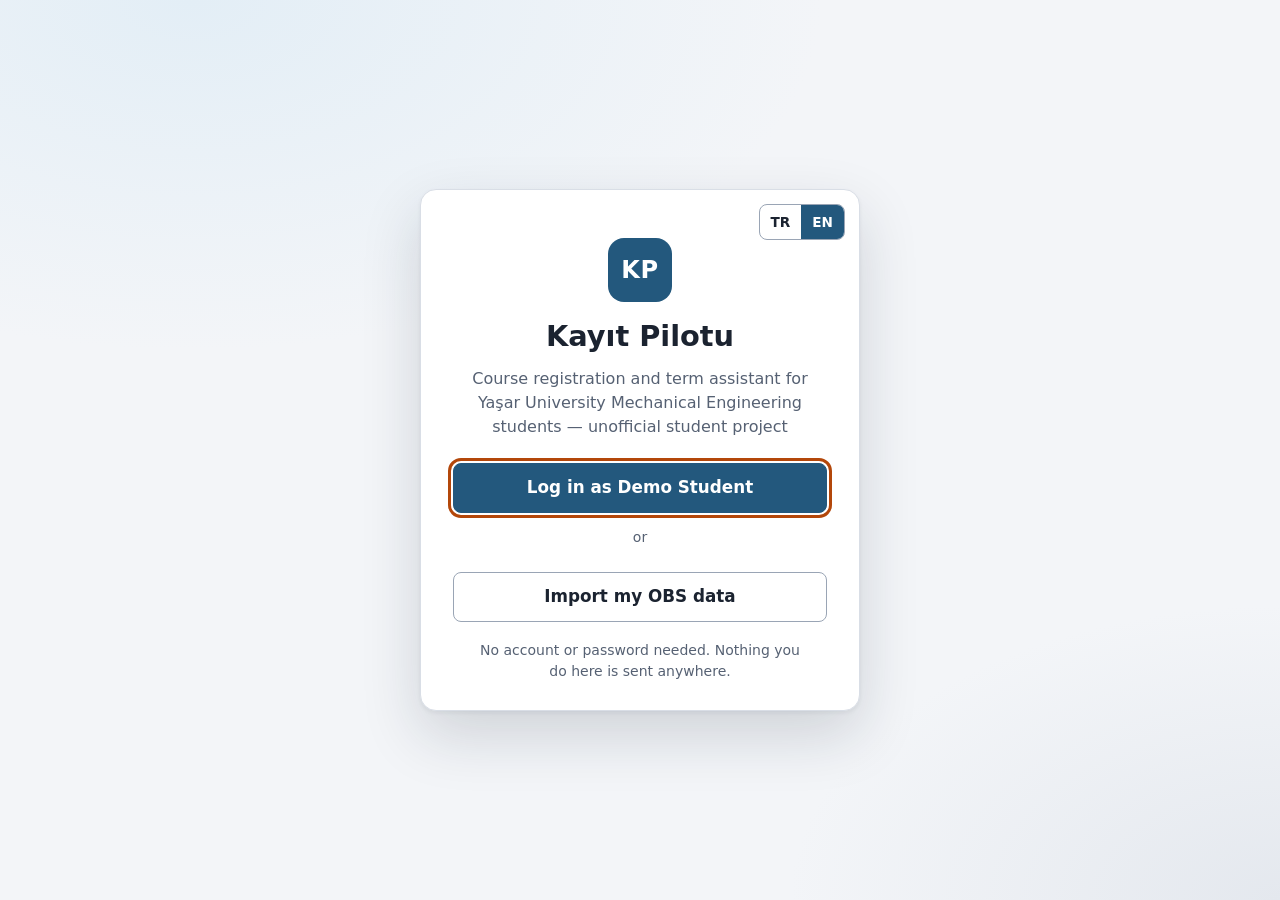
==== commit 49389615: "Add files via upload" ====
--- a/index.html
+++ b/index.html
@@ -4,7 +4,7 @@
   <meta charset="utf-8">
   <meta name="viewport" content="width=device-width, initial-scale=1">
   <meta name="color-scheme" content="light dark">
-  <meta name="description" content="Kayıt Pilotu: an unofficial pre-registration planner that lets you plan your course registration before it opens.">
+  <meta name="description" content="Kayıt Pilotu: an unofficial student assistant for course registration, attendance, grades, exam dates and the road to graduation.">
   <title>Kayıt Pilotu</title>
   <link rel="stylesheet" href="css/style.css">
 </head>
@@ -17,8 +17,10 @@
       </div>
       <span class="mark-kp mark-lg" aria-hidden="true">KP</span>
       <h1 id="entry-title" class="entry-title">Kayıt Pilotu</h1>
-      <p class="entry-sub" id="entry-sub">Course registration planner for Yaşar University Mechanical Engineering students — unofficial student project</p>
+      <p class="entry-sub" id="entry-sub">Course registration and term assistant for Yaşar University Mechanical Engineering students — unofficial student project</p>
       <button type="button" class="btn btn-primary entry-btn" id="entry-login" data-act="enter" data-testid="entry-login">Log in as Demo Student</button>
+      <p class="entry-or small muted" id="entry-or">or</p>
+      <button type="button" class="btn entry-btn entry-btn-2" id="entry-import" data-act="enter-import" data-testid="entry-import">Import my OBS data</button>
       <p class="entry-note small muted" id="entry-note">No account or password needed. Nothing you do here is sent anywhere.</p>
     </div>
   </section>
@@ -59,6 +61,7 @@
 
   <dialog id="dlg-suggest" class="dlg dlg-wide" aria-labelledby="sg-title" data-testid="suggest-modal"><div class="dlg-inner" id="sg-inner"></div></dialog>
   <dialog id="dlg-summary" class="dlg" aria-labelledby="sm-title" data-testid="summary-modal"><div class="dlg-inner" id="sm-inner"></div></dialog>
+  <dialog id="dlg-course" class="dlg dlg-drawer" aria-labelledby="cd-title" data-testid="course-drawer"><div class="dlg-inner" id="cd-inner"></div></dialog>
 
   <div id="print-area" class="print-area" aria-hidden="true"></div>
   <div id="demo-caption" class="demo-caption" popover="manual" data-testid="demo-caption" aria-hidden="true" aria-live="polite"></div>
--- a/css/style.css
+++ b/css/style.css
@@ -657,3 +657,37 @@
   .print-area .tt { min-width: 0; margin-bottom: 14px; }
   .print-area .blk, .print-area .badge { -webkit-print-color-adjust: exact; print-color-adjust: exact; }
 }
+
+/* Entry screen: neutral sign-in-style card, no credentials, no university branding */
+.logout { flex: none; }
+.entry {
+  position: fixed; inset: 0; z-index: 100; overflow-y: auto;
+  display: grid; place-items: center; padding: 24px 16px;
+  background:
+    radial-gradient(900px 500px at 15% 0%, var(--accent-soft), transparent 70%),
+    radial-gradient(700px 420px at 100% 100%, var(--surface-3), transparent 70%),
+    var(--bg);
+}
+.entry[hidden] { display: none; }
+.is-entry .topbar, .is-entry .shell, .is-entry .skip { display: none; }
+.entry-card {
+  position: relative; width: 100%; max-width: 440px; box-sizing: border-box;
+  display: flex; flex-direction: column; align-items: center; text-align: center; gap: 14px;
+  padding: 48px 32px 28px;
+  background: var(--surface); border: 1px solid var(--line); border-radius: 16px;
+  box-shadow: 0 2px 4px rgba(20, 30, 50, 0.06), 0 24px 60px rgba(20, 30, 50, 0.16);
+}
+.entry-lang { position: absolute; top: 14px; right: 14px; }
+.mark-lg { width: 64px; height: 64px; border-radius: 16px; font-size: 1.5rem; }
+.entry-title { margin: 4px 0 0; font-size: 1.8rem; line-height: 1.15; }
+.entry-sub { margin: 0; color: var(--muted); line-height: 1.5; max-width: 34ch; }
+.entry-btn { width: 100%; margin-top: 10px; min-height: 50px; font-size: 1.05rem; }
+.entry-note { margin: 4px 0 0; max-width: 36ch; }
+@media (max-width: 420px) {
+  .entry-card { padding: 52px 20px 22px; }
+  .logout { padding: 4px 8px; }
+}
+@media (max-width: 520px) {
+  .topbar .brand-t, .topbar .who { display: none; }
+  .top-right { gap: 8px; }
+}
